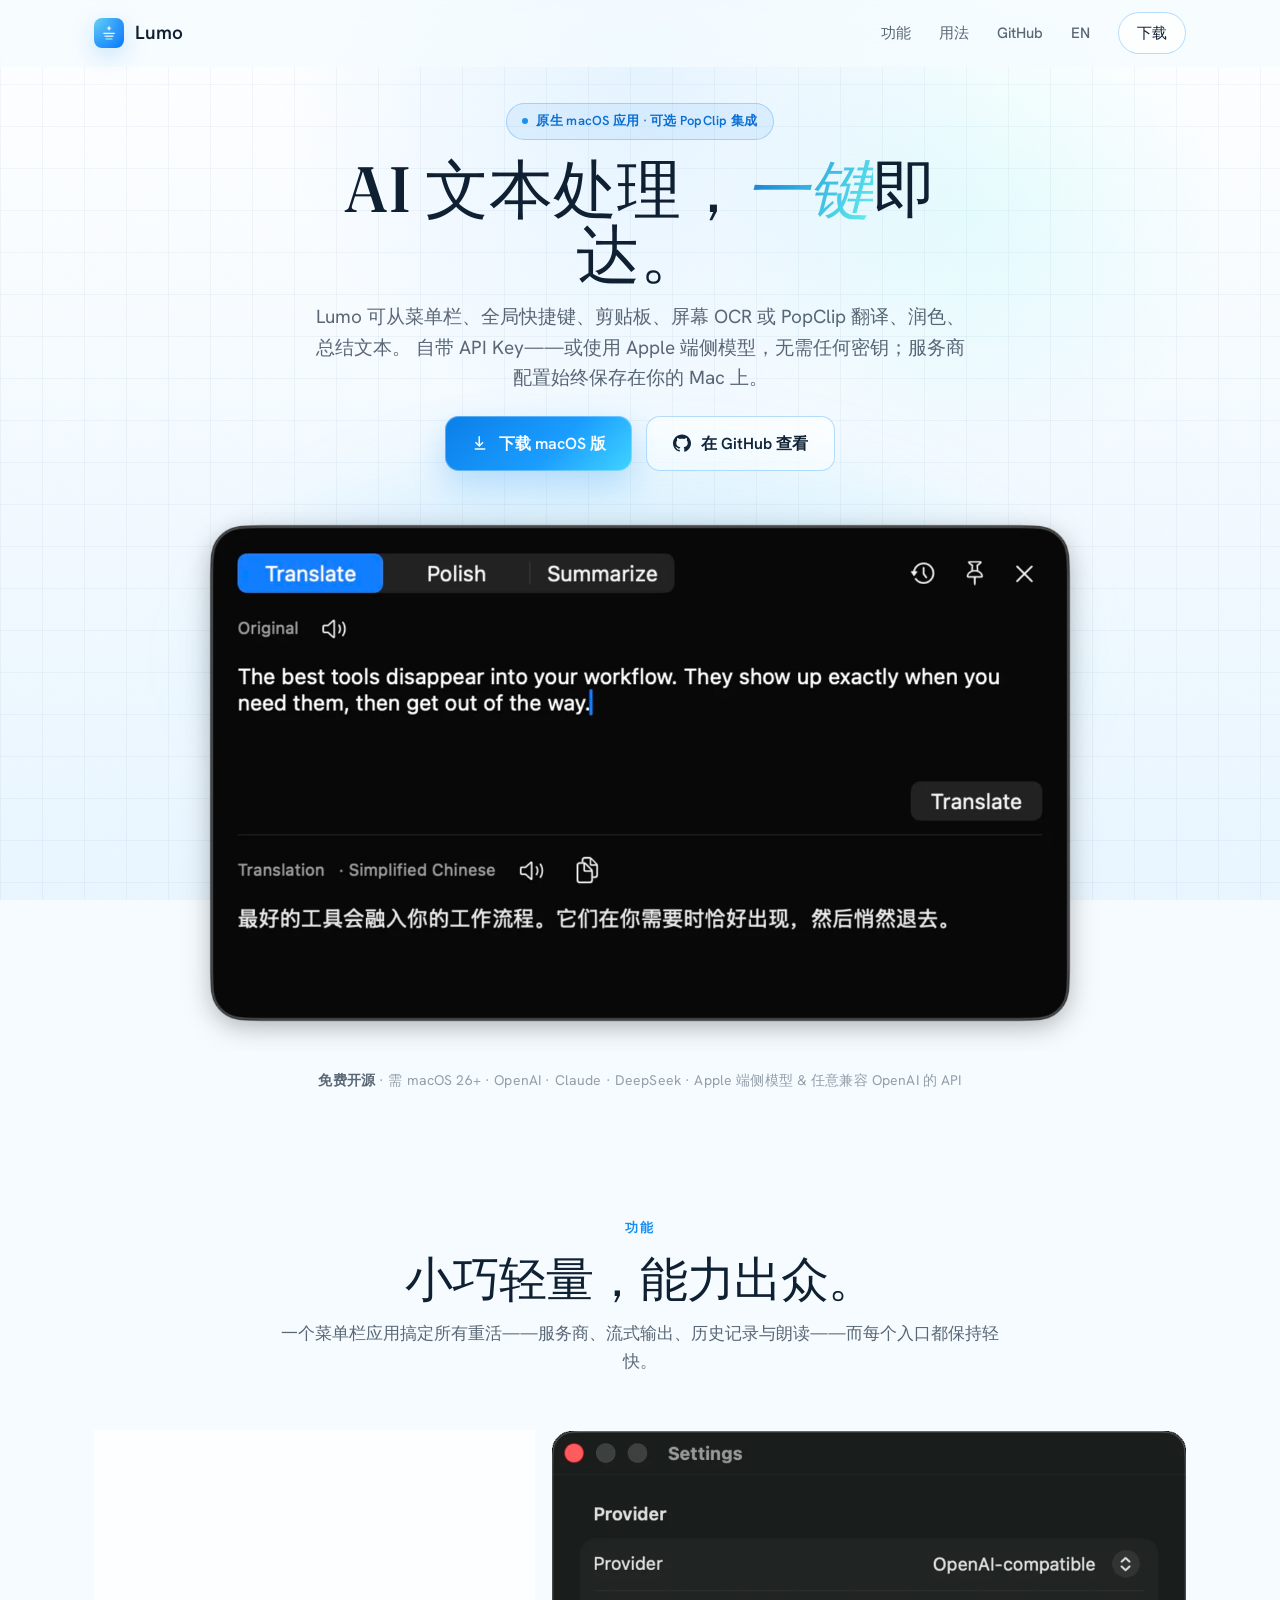
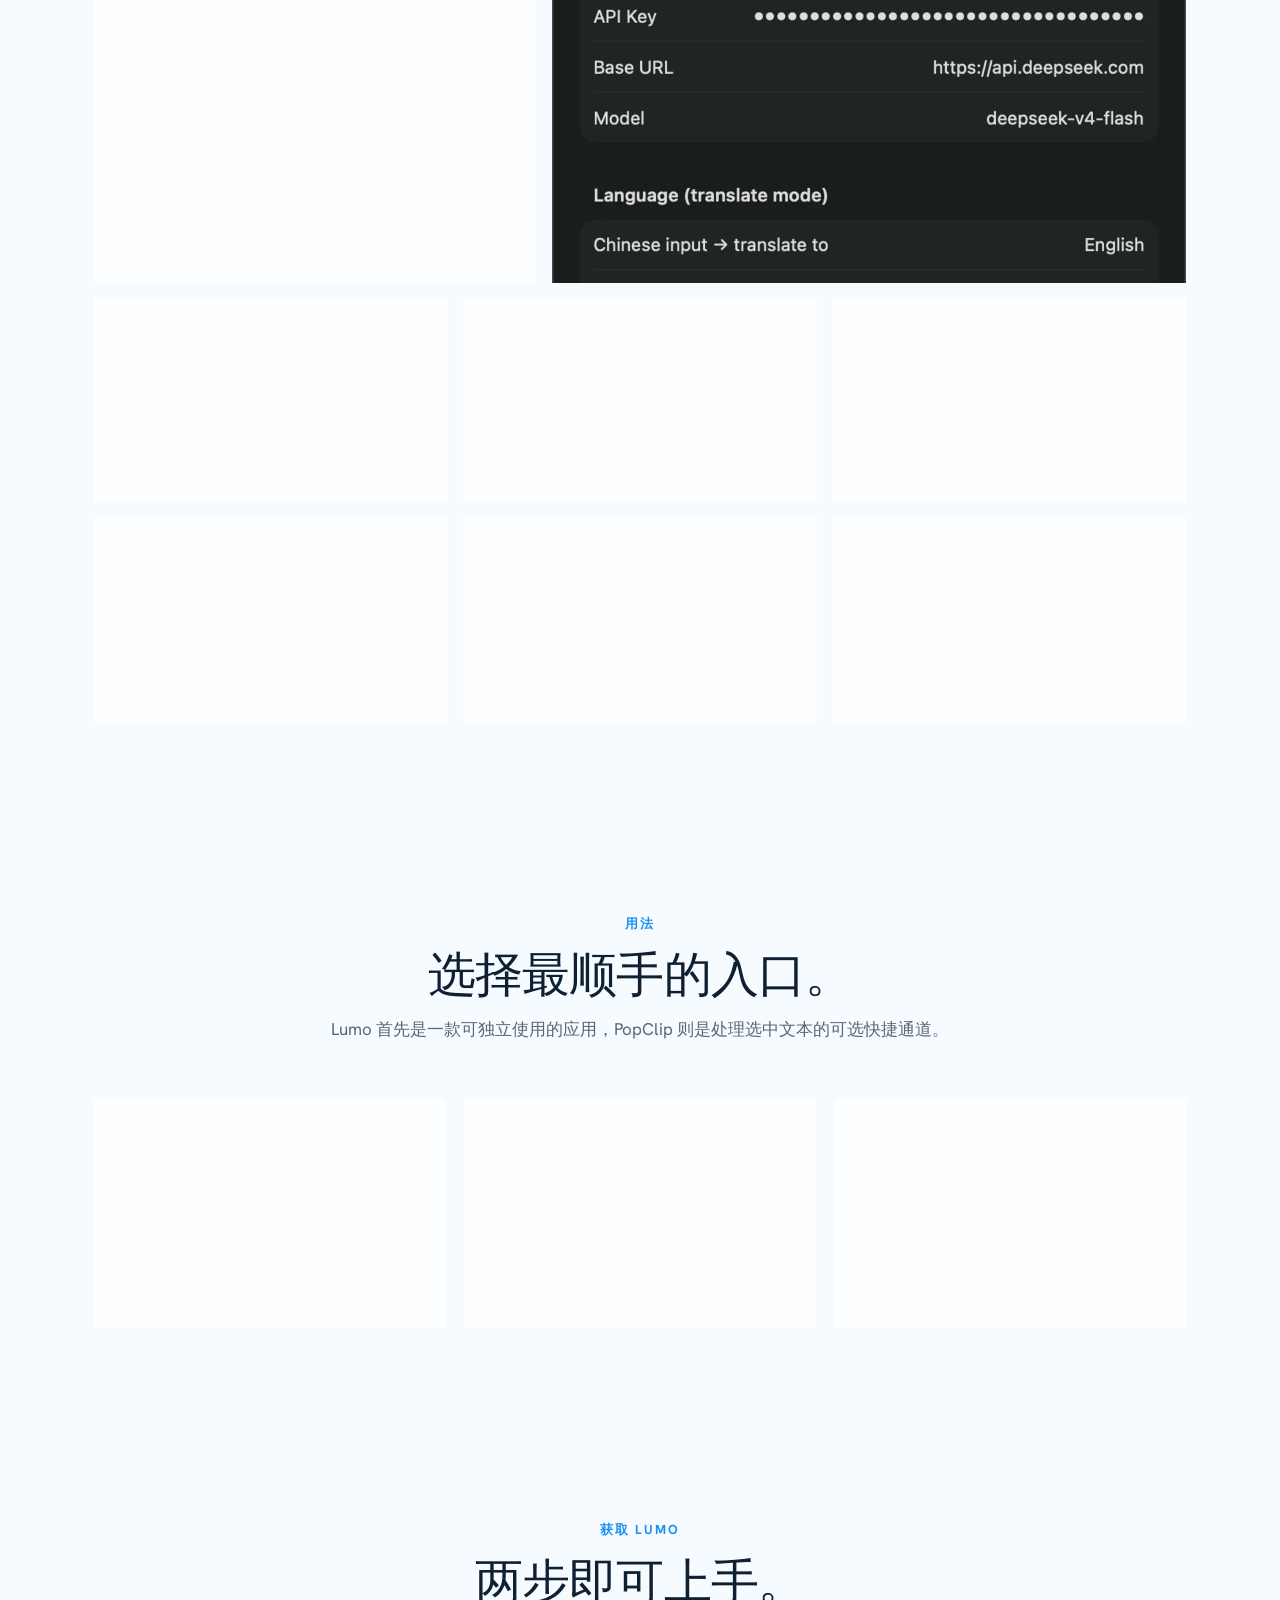
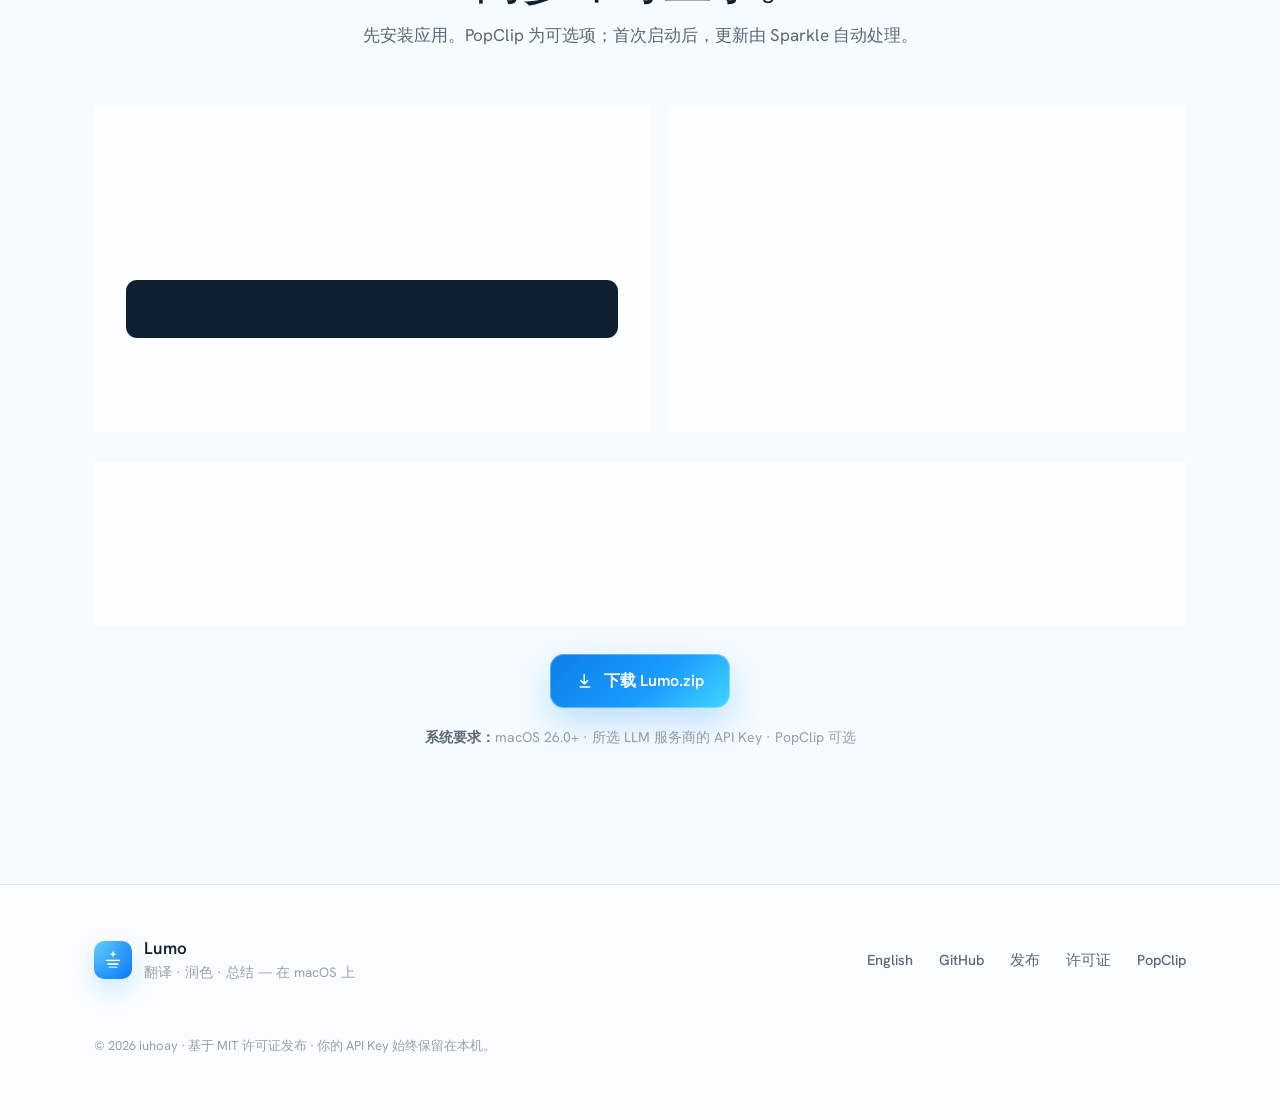
==== docs/zh/index.html @ 0c9d1695 "docs: add Simplified Chinese landing page at /zh/ Adds docs/zh/index.html — a full zh-Hans translati" ====
<!DOCTYPE html>
<html lang="zh-Hans">
<head>
  <meta charset="UTF-8" />
  <meta name="viewport" content="width=device-width, initial-scale=1.0" />
  <title>Lumo — 在 macOS 上翻译、润色、总结任意文本</title>
  <meta name="description" content="Lumo 是一款原生 macOS 文本助手，可从菜单栏、全局快捷键、剪贴板、屏幕 OCR 或 PopClip 翻译、润色、总结文本。自带 API Key——或使用 Apple 端侧模型，无需任何密钥。免费且开源。" />

  <!-- Canonical + language alternates -->
  <link rel="canonical" href="https://iuhoay.dev/lumo/zh/" />
  <link rel="alternate" hreflang="en" href="https://iuhoay.dev/lumo/" />
  <link rel="alternate" hreflang="zh-Hans" href="https://iuhoay.dev/lumo/zh/" />
  <link rel="alternate" hreflang="x-default" href="https://iuhoay.dev/lumo/" />

  <!-- Social preview -->
  <meta property="og:type" content="website" />
  <meta property="og:url" content="https://iuhoay.dev/lumo/zh/" />
  <meta property="og:locale" content="zh_CN" />
  <meta property="og:locale:alternate" content="en_US" />
  <meta property="og:title" content="Lumo — 在 macOS 上翻译、润色、总结任意文本" />
  <meta property="og:description" content="在 macOS 上随处翻译、润色、总结文本。可使用菜单栏、全局快捷键、剪贴板、屏幕 OCR 或 PopClip。自带 API Key——或使用 Apple 端侧模型，无需任何密钥。" />
  <meta property="og:image" content="https://iuhoay.dev/lumo/assets/banner.png" />
  <meta name="twitter:card" content="summary_large_image" />

  <link rel="icon" type="image/png" href="../assets/icon.png" />
  <link rel="apple-touch-icon" href="../assets/app-icon.png" />

  <!-- Fonts: Fraunces (luminous editorial serif, display) + Hanken Grotesk (body) -->
  <link rel="preconnect" href="https://fonts.googleapis.com" />
  <link rel="preconnect" href="https://fonts.gstatic.com" crossorigin />
  <link href="https://fonts.googleapis.com/css2?family=Fraunces:ital,opsz,wght@0,9..144,400;0,9..144,500;0,9..144,600;1,9..144,500&family=Hanken+Grotesk:wght@400;500;600;700&display=swap" rel="stylesheet" />

  <style>
    :root {
      --bg-0: #f5fbff;
      --bg-1: #e9f6ff;
      --violet: #188ff2;
      --violet-deep: #0b6fd3;
      --magenta: #54d8ff;
      --blue: #1a9cff;
      --cyan: #64f4ee;
      --ink: #102033;
      --dim: rgba(16, 32, 51, 0.68);
      --faint: rgba(16, 32, 51, 0.42);
      --glass: rgba(255, 255, 255, 0.72);
      --glass-2: rgba(255, 255, 255, 0.92);
      --line: rgba(16, 64, 112, 0.12);
      --line-bright: rgba(24, 143, 242, 0.30);
      --display: "Fraunces", "Iowan Old Style", Georgia, serif;
      --body: "Hanken Grotesk", -apple-system, BlinkMacSystemFont, sans-serif;
      --mono: ui-monospace, "SF Mono", "JetBrains Mono", Menlo, monospace;
      --radius: 22px;
      --maxw: 1140px;
    }

    * { box-sizing: border-box; margin: 0; padding: 0; }

    html { scroll-behavior: smooth; -webkit-text-size-adjust: 100%; }

    body {
      font-family: var(--body);
      background: var(--bg-0);
      color: var(--ink);
      line-height: 1.6;
      overflow-x: hidden;
      -webkit-font-smoothing: antialiased;
      text-rendering: optimizeLegibility;
    }

    /* ---- Atmosphere: quiet macOS utility surface with subtle structure ---- */
    .atmosphere {
      position: fixed;
      inset: 0;
      z-index: -2;
      background:
        radial-gradient(760px circle at 50% 8%, rgba(26, 156, 255, 0.10), transparent 48%),
        radial-gradient(520px circle at 76% 24%, rgba(100, 244, 238, 0.14), transparent 48%),
        linear-gradient(rgba(16, 64, 112, 0.045) 1px, transparent 1px),
        linear-gradient(90deg, rgba(16, 64, 112, 0.045) 1px, transparent 1px),
        linear-gradient(180deg, #ffffff 0%, var(--bg-0) 44%, var(--bg-1) 100%);
      background-size: auto, auto, 42px 42px, 42px 42px, auto;
    }
    /* fine grain overlay for premium depth */
    .grain {
      position: fixed; inset: 0; z-index: -1; pointer-events: none; opacity: 0.018;
      background-image: url("data:image/svg+xml,%3Csvg xmlns='http://www.w3.org/2000/svg' width='160' height='160'%3E%3Cfilter id='n'%3E%3CfeTurbulence type='fractalNoise' baseFrequency='0.85' numOctaves='3'/%3E%3C/filter%3E%3Crect width='100%25' height='100%25' filter='url(%23n)'/%3E%3C/svg%3E");
    }

    /* ---------------- Layout ---------------- */
    .wrap { width: 100%; max-width: var(--maxw); margin: 0 auto; padding: 0 24px; }

    /* ---------------- Nav ---------------- */
    header.nav {
      position: sticky; top: 0; z-index: 50;
      backdrop-filter: blur(18px) saturate(150%);
      -webkit-backdrop-filter: blur(18px) saturate(150%);
      background: rgba(245, 251, 255, 0.78);
      border-bottom: 1px solid transparent;
      transition: border-color 0.4s ease, background 0.4s ease;
    }
    header.nav.scrolled { border-bottom-color: var(--line); background: rgba(255, 255, 255, 0.88); }
    .nav-inner { display: flex; align-items: center; justify-content: space-between; height: 66px; }
    .brand { display: flex; align-items: center; gap: 11px; font-weight: 600; font-size: 19px; letter-spacing: 0; }
    .brand img { width: 30px; height: 30px; border-radius: 8px; box-shadow: 0 8px 24px rgba(24, 143, 242, 0.22); }
    .nav-links { display: flex; align-items: center; gap: 28px; }
    .nav-links a { color: var(--dim); text-decoration: none; font-size: 15px; font-weight: 500; transition: color 0.2s; }
    .nav-links a:hover { color: var(--ink); }
    .nav-links .ghost-pill {
      color: var(--ink); border: 1px solid var(--line-bright); padding: 8px 18px; border-radius: 999px;
      background: var(--glass); transition: all 0.25s;
    }
    .nav-links .ghost-pill:hover { background: var(--glass-2); box-shadow: 0 10px 26px rgba(24, 143, 242, 0.18); }
    @media (max-width: 720px) { .nav-links a:not(.ghost-pill) { display: none; } }

    /* ---------------- Hero ---------------- */
    .hero { position: relative; text-align: center; padding: 36px 0 30px; }
    .eyebrow {
      display: inline-flex; align-items: center; gap: 8px;
      font-size: 13px; font-weight: 600; letter-spacing: 0.02em; color: var(--violet-deep);
      background: rgba(24, 143, 242, 0.08); border: 1px solid var(--line-bright);
      padding: 7px 15px; border-radius: 999px; margin-bottom: 16px;
    }
    .eyebrow .dot { width: 6px; height: 6px; border-radius: 50%; background: var(--violet); }

    .hero h1 {
      font-family: var(--display); font-weight: 500; font-optical-sizing: auto;
      font-size: clamp(38px, 6vw, 64px); line-height: 1.02; letter-spacing: 0;
      margin: 0 auto 16px; max-width: 16ch;
    }
    .hero h1 em {
      font-style: italic; font-weight: 500;
      background: linear-gradient(120deg, var(--violet-deep) 0%, var(--cyan) 100%);
      -webkit-background-clip: text; background-clip: text; -webkit-text-fill-color: transparent;
    }
    .hero p.lead {
      font-size: clamp(16px, 2vw, 19px); color: var(--dim); max-width: 60ch; margin: 0 auto 22px; font-weight: 400;
    }

    .cta-row { display: flex; gap: 14px; justify-content: center; flex-wrap: wrap; margin-bottom: 22px; }
    .btn {
      display: inline-flex; align-items: center; gap: 10px; font-family: var(--body);
      font-size: 16px; font-weight: 600; text-decoration: none; padding: 14px 26px; border-radius: 14px;
      transition: transform 0.2s ease, box-shadow 0.3s ease, background 0.3s ease; cursor: pointer; border: none;
    }
    .btn svg { width: 18px; height: 18px; }
    .btn-primary {
      color: #ffffff;
      background: linear-gradient(135deg, #0b7fe8 0%, #1a9cff 58%, #42d6ff 100%);
      box-shadow: 0 14px 34px rgba(24, 143, 242, 0.26), 0 0 0 1px rgba(255,255,255,0.32) inset;
    }
    .btn-primary:hover { transform: translateY(-2px); background: linear-gradient(135deg, #0872d0 0%, #168cf0 56%, #64f4ee 100%); box-shadow: 0 16px 38px rgba(24, 143, 242, 0.32), 0 0 0 1px rgba(255,255,255,0.36) inset; }
    .btn-ghost { color: var(--ink); background: var(--glass); border: 1px solid var(--line-bright); }
    .btn-ghost:hover { transform: translateY(-2px); background: var(--glass-2); box-shadow: 0 12px 30px rgba(24, 143, 242, 0.14); }

    .hero .meta { font-size: 14px; color: var(--faint); letter-spacing: 0.01em; margin-top: 18px; }
    .hero .meta b { color: var(--dim); font-weight: 600; }

    /* app screenshots */
    .screenshot-stage { margin-top: 24px; position: relative; }
    .screenshot-glow {
      position: absolute; inset: -6% 14% auto 14%; height: 70%; z-index: -1; border-radius: 50%;
      background: linear-gradient(135deg, rgba(26, 156, 255, 0.13), rgba(100, 244, 238, 0.10)); filter: blur(44px);
    }
    .screenshot-frame {
      position: relative; max-width: 920px; margin: 0 auto;
    }
    .screenshot-frame img { width: 100%; display: block; }

    /* ---------------- Section scaffolding ---------------- */
    section { padding: 96px 0; position: relative; }
    .sec-head { text-align: center; max-width: 720px; margin: 0 auto 56px; }
    .sec-head .kicker {
      font-size: 13px; font-weight: 700; letter-spacing: 0.16em; text-transform: uppercase;
      color: var(--violet); margin-bottom: 14px;
    }
    .sec-head h2 {
      font-family: var(--display); font-weight: 500; font-size: clamp(30px, 4.6vw, 48px);
      line-height: 1.08; letter-spacing: -0.02em;
    }
    .sec-head p { color: var(--dim); font-size: 17px; margin-top: 16px; }

    /* ---------------- Bento feature grid ---------------- */
    .bento { display: grid; grid-template-columns: repeat(6, 1fr); gap: 16px; }
    .card {
      position: relative; border-radius: var(--radius); padding: 26px;
      background: var(--glass); border: 1px solid var(--line);
      backdrop-filter: blur(14px); -webkit-backdrop-filter: blur(14px);
      overflow: hidden; transition: transform 0.3s ease, border-color 0.3s ease, background 0.3s ease;
    }
    /* pointer-tracking spotlight */
    .card::before {
      content: ""; position: absolute; inset: 0; opacity: 0; transition: opacity 0.3s; pointer-events: none;
      background: radial-gradient(360px circle at var(--mx, 50%) var(--my, 50%), rgba(26, 156, 255, 0.11), transparent 60%);
    }
    .card:hover { transform: translateY(-4px); border-color: var(--line-bright); background: var(--glass-2); }
    .card:hover::before { opacity: 1; }
    .card .ic {
      width: 46px; height: 46px; border-radius: 13px; display: grid; place-items: center; font-size: 22px;
      margin-bottom: 18px; background: rgba(24, 143, 242, 0.08); border: 1px solid var(--line-bright);
      box-shadow: inset 0 0 0 1px rgba(255,255,255,0.76);
    }
    .card h3 { font-size: 19px; font-weight: 600; letter-spacing: -0.01em; margin-bottom: 8px; }
    .card p { font-size: 15px; color: var(--dim); line-height: 1.55; }

    .card.feat-actions { grid-column: span 3; }
    .card.feat-providers { grid-column: span 3; }
    .workflow-panel {
      display: grid; grid-template-columns: minmax(0, 0.82fr) minmax(360px, 1.18fr);
      gap: 18px; margin-bottom: 16px;
    }
    .workflow-panel .card { min-height: 100%; }
    .settings-showcase {
      max-height: 480px; overflow: hidden;
    }
    .settings-showcase img { width: 100%; height: 100%; max-height: 452px; display: block; object-fit: cover; object-position: top center; }
    .card.wide-2 { grid-column: span 2; }
    @media (max-width: 900px) { .workflow-panel { grid-template-columns: 1fr; } }
    @media (max-width: 860px) { .bento { grid-template-columns: repeat(2, 1fr); }
      .card.feat-actions, .card.feat-providers, .card.wide-2 { grid-column: span 2; } }
    @media (max-width: 540px) { .bento { grid-template-columns: 1fr; }
      .card.feat-actions, .card.feat-providers, .card.wide-2 { grid-column: span 1; } }

    /* action glyph chips */
    .glyphs { display: flex; gap: 10px; margin-top: 18px; flex-wrap: wrap; }
    .glyphs span {
      font-family: var(--display); font-size: 15px; font-weight: 600; padding: 8px 16px; border-radius: 11px;
      background: rgba(255,255,255,0.05); border: 1px solid var(--line-bright); color: var(--ink);
    }
    .glyphs span small { color: var(--faint); font-family: var(--body); font-weight: 500; margin-left: 7px; }
    /* provider chips */
    .providers { display: flex; gap: 8px; margin-top: 18px; flex-wrap: wrap; }
    .providers span {
      font-size: 13.5px; font-weight: 600; padding: 6px 13px; border-radius: 999px; color: var(--dim);
      background: rgba(255,255,255,0.04); border: 1px solid var(--line);
    }
    /* ---------------- How it works ---------------- */
    .steps { display: grid; grid-template-columns: repeat(3, 1fr); gap: 18px; }
    .step { position: relative; padding: 30px 26px; border-radius: var(--radius);
      background: var(--glass); border: 1px solid var(--line); backdrop-filter: blur(14px); -webkit-backdrop-filter: blur(14px); }
    .step .n {
      font-family: var(--display); font-size: 40px; font-weight: 500; line-height: 1;
      background: linear-gradient(135deg, var(--violet-deep), var(--cyan));
      -webkit-background-clip: text; background-clip: text; -webkit-text-fill-color: transparent; margin-bottom: 16px;
    }
    .step h3 { font-size: 19px; font-weight: 600; margin-bottom: 8px; }
    .step p { color: var(--dim); font-size: 15px; }
    .step .cn { font-family: var(--display); color: var(--violet); font-weight: 600; }
    @media (max-width: 760px) { .steps { grid-template-columns: 1fr; } }

    /* ---------------- Download ---------------- */
    .install-grid { display: grid; grid-template-columns: 1fr 1fr; gap: 18px; margin-bottom: 30px; }
    @media (max-width: 760px) { .install-grid { grid-template-columns: 1fr; } }
    .install-card { padding: 30px; border-radius: var(--radius); background: var(--glass);
      border: 1px solid var(--line); backdrop-filter: blur(14px); -webkit-backdrop-filter: blur(14px); }
    .install-card .tag { font-size: 13px; font-weight: 700; letter-spacing: 0.12em; text-transform: uppercase; color: var(--violet); margin-bottom: 12px; }
    .install-card h3 { font-size: 21px; font-weight: 600; margin-bottom: 10px; letter-spacing: -0.01em; }
    .install-card p { color: var(--dim); font-size: 15px; margin-bottom: 16px; }
    .install-card p:last-child { margin-bottom: 0; }
    .install-card a.inline { color: var(--violet); text-decoration: none; border-bottom: 1px solid var(--line-bright); }
    .install-card a.inline:hover { color: var(--cyan); }

    .term {
      display: flex; align-items: center; gap: 12px; justify-content: space-between;
      font-family: var(--mono); font-size: 13px; color: #dbeeff;
      background: #102033; border: 1px solid rgba(16, 64, 112, 0.20); border-radius: 12px; padding: 13px 14px;
      margin: 14px 0; overflow-x: auto;
    }
    .term code { white-space: nowrap; }
    .term button {
      flex: none; font-family: var(--body); font-size: 12.5px; font-weight: 600; color: #ffffff;
      background: rgba(255,255,255,0.12); border: 1px solid rgba(255,255,255,0.22); border-radius: 8px;
      padding: 6px 12px; cursor: pointer; transition: all 0.2s;
    }
    .term button:hover { background: rgba(255,255,255,0.20); }

    .dl-final { text-align: center; margin-top: 30px; }
    .dl-final .req { margin-top: 18px; font-size: 14px; color: var(--faint); }
    .dl-final .req b { color: var(--dim); }

    /* ---------------- Footer ---------------- */
    footer {
      border-top: 1px solid var(--line); padding: 50px 0 60px; margin-top: 40px;
      background: rgba(255,255,255,0.48);
    }
    .foot-inner { display: flex; align-items: center; justify-content: space-between; gap: 24px; flex-wrap: wrap; }
    .foot-brand { display: flex; align-items: center; gap: 12px; }
    .foot-brand img { width: 38px; height: 38px; border-radius: 10px; box-shadow: 0 10px 24px rgba(24, 143, 242, 0.20); }
    .foot-brand .t { font-weight: 600; font-size: 17px; }
    .foot-brand .s { font-size: 13.5px; color: var(--faint); }
    .foot-links { display: flex; gap: 26px; }
    .foot-links a { color: var(--dim); text-decoration: none; font-size: 14.5px; font-weight: 500; transition: color 0.2s; }
    .foot-links a:hover { color: var(--ink); }
    .copyright { width: 100%; margin-top: 28px; font-size: 13px; color: var(--faint); }

    /* ---------------- Scroll reveal ---------------- */
    .reveal { opacity: 0; transform: translateY(26px); transition: opacity 0.7s cubic-bezier(.2,.7,.2,1), transform 0.7s cubic-bezier(.2,.7,.2,1); }
    .reveal.in { opacity: 1; transform: none; }
    .reveal.d1 { transition-delay: 0.08s; } .reveal.d2 { transition-delay: 0.16s; }
    .reveal.d3 { transition-delay: 0.24s; } .reveal.d4 { transition-delay: 0.32s; }

    /* hero load stagger */
    .pop { opacity: 0; transform: translateY(20px); animation: pop 0.85s cubic-bezier(.2,.7,.2,1) forwards; }
    @keyframes pop { to { opacity: 1; transform: none; } }
    .pop.p1 { animation-delay: 0.05s; } .pop.p2 { animation-delay: 0.18s; }
    .pop.p3 { animation-delay: 0.31s; } .pop.p4 { animation-delay: 0.44s; }
    .pop.p5 { animation-delay: 0.57s; } .pop.p6 { animation-delay: 0.7s; }

    /* ---------------- Small-screen optimization ---------------- */
    @media (max-width: 600px) {
      .wrap { padding: 0 18px; }
      section { padding: 72px 0; }
      .sec-head { margin-bottom: 40px; }

      /* hero: tighten vertical rhythm; .hero is also .wrap, and this shorthand
         would zero its 18px gutter, so restore the left/right padding here */
      .hero { padding: 52px 18px; }
      .eyebrow { font-size: 12px; padding: 6px 13px; margin-bottom: 22px; }
      .hero h1 { margin-bottom: 20px; }
      .hero p.lead { margin-bottom: 30px; }

      /* CTAs stack full-width so they're easy thumb targets */
      .cta-row { flex-direction: column; align-items: stretch; gap: 12px; }
      .btn { justify-content: center; width: 100%; padding: 15px 22px; }

      .screenshot-stage { margin-top: 40px; }

      /* cards: trim padding and gaps to reclaim width */
      .bento, .steps, .install-grid { gap: 12px; }
      .card { padding: 22px; }
      .step { padding: 26px 22px; }
      .install-card { padding: 24px; }

      /* let the long quarantine command wrap instead of clipping */
      .term { flex-direction: column; align-items: stretch; gap: 10px; }
      .term code { white-space: normal; word-break: break-all; }
      .term button { align-self: flex-end; }

      /* footer stacks instead of scattering across the row */
      .foot-inner { flex-direction: column; align-items: flex-start; gap: 20px; }
      .foot-links { flex-wrap: wrap; gap: 18px 22px; }
      .copyright { margin-top: 4px; }
    }

    @media (prefers-reduced-motion: reduce) {
      *, *::before, *::after { animation: none !important; transition: none !important; }
      .reveal { opacity: 1; transform: none; } .pop { opacity: 1; transform: none; }
    }
  </style>
</head>
<body>
  <div class="atmosphere"></div>
  <div class="grain"></div>

  <!-- NAV -->
  <header class="nav" id="nav">
    <div class="wrap nav-inner">
      <a class="brand" href="#top" style="text-decoration:none;color:inherit">
        <img src="../assets/app-icon.png" alt="Lumo 图标" />
        <span>Lumo</span>
      </a>
      <nav class="nav-links">
        <a href="#features">功能</a>
        <a href="#how">用法</a>
        <a href="https://github.com/iuhoay/lumo" target="_blank" rel="noopener">GitHub</a>
        <a href="../" hreflang="en">EN</a>
        <a class="ghost-pill" href="#download">下载</a>
      </nav>
    </div>
  </header>

  <a id="top"></a>

  <!-- HERO -->
  <section class="hero wrap">
    <div class="pop p1"><span class="eyebrow"><span class="dot"></span> 原生 macOS 应用 · 可选 PopClip 集成</span></div>
    <h1 class="pop p2">AI 文本处理，<em>一键</em>即达。</h1>
    <p class="lead pop p3">
      Lumo 可从菜单栏、全局快捷键、剪贴板、屏幕 OCR 或 PopClip 翻译、润色、总结文本。
      自带 API Key——或使用 Apple 端侧模型，无需任何密钥；服务商配置始终保存在你的 Mac 上。
    </p>
    <div class="cta-row pop p4">
      <a class="btn btn-primary" href="https://github.com/iuhoay/lumo/releases/latest/download/Lumo.zip">
        <svg viewBox="0 0 24 24" fill="currentColor"><path d="M12 3v10.6l3.3-3.3 1.4 1.4-5.7 5.7-5.7-5.7 1.4-1.4 3.3 3.3V3h2zM5 19h14v2H5z"/></svg>
        下载 macOS 版
      </a>
      <a class="btn btn-ghost" href="https://github.com/iuhoay/lumo" target="_blank" rel="noopener">
        <svg viewBox="0 0 24 24" fill="currentColor"><path d="M12 .5C5.37.5 0 5.78 0 12.29c0 5.21 3.44 9.63 8.21 11.19.6.11.82-.26.82-.57v-2c-3.34.72-4.04-1.59-4.04-1.59-.55-1.36-1.34-1.72-1.34-1.72-1.09-.73.08-.72.08-.72 1.2.08 1.84 1.22 1.84 1.22 1.07 1.8 2.81 1.28 3.5.98.1-.76.42-1.28.76-1.58-2.67-.3-5.47-1.31-5.47-5.83 0-1.29.47-2.34 1.24-3.16-.13-.3-.54-1.5.11-3.12 0 0 1.01-.32 3.3 1.21.96-.26 1.98-.39 3-.4 1.02.01 2.04.14 3 .4 2.29-1.53 3.3-1.21 3.3-1.21.65 1.62.24 2.82.12 3.12.77.82 1.23 1.87 1.23 3.16 0 4.53-2.81 5.53-5.49 5.82.43.37.81 1.1.81 2.22v3.29c0 .31.22.69.83.57C20.57 21.92 24 17.5 24 12.29 24 5.78 18.63.5 12 .5z"/></svg>
        在 GitHub 查看
      </a>
    </div>
    <div class="screenshot-stage pop p5">
      <div class="screenshot-glow"></div>
      <div class="screenshot-frame">
        <img src="../assets/app-window.webp" alt="Lumo 正在原生 macOS 应用窗口中将一段英文翻译为简体中文" loading="eager" />
      </div>
    </div>
    <p class="meta pop p6"><b>免费开源</b> · 需 macOS 26+ · OpenAI · Claude · DeepSeek · Apple 端侧模型 &amp; 任意兼容 OpenAI 的 API</p>
  </section>

  <!-- FEATURES -->
  <section id="features">
    <div class="wrap">
      <div class="sec-head reveal">
        <div class="kicker">功能</div>
        <h2>小巧轻量，能力出众。</h2>
        <p>一个菜单栏应用搞定所有重活——服务商、流式输出、历史记录与朗读——而每个入口都保持轻快。</p>
      </div>

      <div class="workflow-panel">
        <div class="card reveal">
          <div class="ic">✶</div>
          <h3>文本操作 · 自选服务商</h3>
          <p>从应用窗口、剪贴板、快捷键流程、屏幕 OCR 或选中文本翻译、润色、总结。将 Lumo 指向 OpenAI、Claude、DeepSeek、本地 Ollama、任意兼容 OpenAI 的接口，或 Apple 端侧模型——无需 API Key。</p>
          <div class="glyphs">
            <span>翻译<small>Translate</small></span>
            <span>润色<small>Polish</small></span>
            <span>总结<small>Summarize</small></span>
          </div>
          <div class="providers">
            <span>OpenAI</span><span>Anthropic · Claude</span><span>DeepSeek</span><span>Ollama</span><span>Apple · 端侧</span><span>兼容 OpenAI</span>
          </div>
        </div>
        <div class="settings-showcase reveal d1">
          <img src="../assets/settings.webp" alt="Lumo 设置界面，显示兼容 OpenAI 的服务商、隐藏的 API Key、DeepSeek Base URL、模型与翻译语言选项" loading="lazy" />
        </div>
      </div>

      <div class="bento">

        <div class="card wide-2 reveal">
          <div class="ic">⚡</div>
          <h3>流式输出</h3>
          <p>通过 Server-Sent Events 逐字呈现结果——无需对着转圈干等。</p>
        </div>
        <div class="card wide-2 reveal d1">
          <div class="ic">🌐</div>
          <h3>智能目标语言</h3>
          <p>自动判断输入是否为中文并切换翻译方向，两端语言均可配置。</p>
        </div>
        <div class="card wide-2 reveal d2">
          <div class="ic">🕘</div>
          <h3>翻译历史</h3>
          <p>每条结果都会保存到可检索的主从视图浏览器，随时回看。</p>
        </div>

        <div class="card wide-2 reveal">
          <div class="ic">🔊</div>
          <h3>朗读</h3>
          <p>内置文本转语音，可按需朗读原文或结果。</p>
        </div>
        <div class="card wide-2 reveal d1">
          <div class="ic">🪶</div>
          <h3>仅驻留菜单栏</h3>
          <p>以 <code>LSUIElement</code> 方式运行——没有 Dock 图标，不占用窗口。需要时随叫随到。</p>
        </div>
        <div class="card wide-2 reveal d2">
          <div class="ic">↻</div>
          <h3>自动更新</h3>
          <p>Sparkle 在后台检查更新并就地安装新版本——经签名验证。</p>
        </div>
      </div>
    </div>
  </section>

  <!-- HOW IT WORKS -->
  <section id="how">
    <div class="wrap">
      <div class="sec-head reveal">
        <div class="kicker">用法</div>
        <h2>选择最顺手的入口。</h2>
        <p>Lumo 首先是一款可独立使用的应用，PopClip 则是处理选中文本的可选快捷通道。</p>
      </div>
      <div class="steps">
        <div class="step reveal">
          <div class="n">01</div>
          <h3>打开 Lumo</h3>
          <p>使用菜单栏、设置全局快捷键，或在想处理剪贴板内容时打开一个空窗口。</p>
        </div>
        <div class="step reveal d1">
          <div class="n">02</div>
          <h3>送入文本</h3>
          <p>直接粘贴或输入文本，按 <span class="cn">Tab</span> 使用剪贴板，用 OCR 抓取屏幕文字，或在 PopClip 中点按 <span class="cn">翻译</span>、<span class="cn">润色</span>、<span class="cn">总结</span>。</p>
        </div>
        <div class="step reveal d2">
          <div class="n">03</div>
          <h3>查看流式结果</h3>
          <p>应用打开时结果即流式呈现——自动保存到历史，可随时复制或朗读。</p>
        </div>
      </div>
    </div>
  </section>

  <!-- DOWNLOAD -->
  <section id="download">
    <div class="wrap">
      <div class="sec-head reveal">
        <div class="kicker">获取 Lumo</div>
        <h2>两步即可上手。</h2>
        <p>先安装应用。PopClip 为可选项；首次启动后，更新由 Sparkle 自动处理。</p>
      </div>

      <div class="install-grid">
        <div class="install-card reveal">
          <div class="tag">第一步 · 应用</div>
          <h3>安装 Lumo.app</h3>
          <p><a class="inline" href="https://github.com/iuhoay/lumo/releases/latest/download/Lumo.zip">下载 Lumo.zip</a>，解压后将 <b>Lumo.app</b> 移动到 <code>/Applications</code>。首次需清除一次隔离属性：</p>
          <div class="term">
            <code id="xattr-cmd">xattr -dr com.apple.quarantine /Applications/Lumo.app</code>
            <button id="copyBtn" type="button">复制</button>
          </div>
          <p>应用会驻留菜单栏——请在顶部查看，而非 Dock。之后 Sparkle 会让它保持最新。</p>
        </div>

        <div class="install-card reveal d1">
          <div class="tag">第二步 · 设置</div>
          <h3>配置你的服务商</h3>
          <p>从菜单栏打开 Lumo，在<b>设置</b>中配置服务商、模型、API Key、翻译语言以及可选的全局快捷键。</p>
          <p>可使用 OpenAI、Claude、DeepSeek、本地 Ollama、其他兼容 OpenAI 的接口，或 Apple 端侧模型（无需 API Key）。</p>
        </div>
      </div>

      <div class="install-card reveal d2">
        <div class="tag">可选集成</div>
        <h3>添加 PopClip 处理选中文本</h3>
        <p>如果你使用 <a class="inline" href="https://pilotmoon.com/popclip/" target="_blank" rel="noopener">PopClip</a>，安装 <a class="inline" href="https://github.com/iuhoay/lumo/tree/main/Lumo.popclipext" target="_blank" rel="noopener">Lumo.popclipext</a> 即可一键将选中文本发送给 Lumo。该扩展仅作触发器；服务商、流式输出、历史与朗读仍由 Lumo.app 处理。</p>
      </div>

      <div class="dl-final reveal d2">
        <a class="btn btn-primary" href="https://github.com/iuhoay/lumo/releases/latest/download/Lumo.zip">
          <svg viewBox="0 0 24 24" fill="currentColor"><path d="M12 3v10.6l3.3-3.3 1.4 1.4-5.7 5.7-5.7-5.7 1.4-1.4 3.3 3.3V3h2zM5 19h14v2H5z"/></svg>
          下载 Lumo.zip
        </a>
        <p class="req"><b>系统要求：</b>macOS 26.0+ · 所选 LLM 服务商的 API Key · PopClip 可选</p>
      </div>
    </div>
  </section>

  <!-- FOOTER -->
  <footer>
    <div class="wrap foot-inner">
      <div class="foot-brand">
        <img src="../assets/app-icon.png" alt="Lumo 图标" />
        <div>
          <div class="t">Lumo</div>
          <div class="s">翻译 · 润色 · 总结 — 在 macOS 上</div>
        </div>
      </div>
      <nav class="foot-links">
        <a href="../" hreflang="en">English</a>
        <a href="https://github.com/iuhoay/lumo" target="_blank" rel="noopener">GitHub</a>
        <a href="https://github.com/iuhoay/lumo/releases" target="_blank" rel="noopener">发布</a>
        <a href="https://github.com/iuhoay/lumo/blob/main/LICENSE" target="_blank" rel="noopener">许可证</a>
        <a href="https://pilotmoon.com/popclip/" target="_blank" rel="noopener">PopClip</a>
      </nav>
      <div class="copyright">© <span id="year">2026</span> iuhoay · 基于 MIT 许可证发布 · 你的 API Key 始终保留在本机。</div>
    </div>
  </footer>

  <script>
    // Nav border on scroll
    const nav = document.getElementById('nav');
    const onScroll = () => nav.classList.toggle('scrolled', window.scrollY > 12);
    onScroll();
    window.addEventListener('scroll', onScroll, { passive: true });

    // Scroll reveal
    const io = new IntersectionObserver((entries) => {
      entries.forEach((e) => { if (e.isIntersecting) { e.target.classList.add('in'); io.unobserve(e.target); } });
    }, { threshold: 0.14 });
    document.querySelectorAll('.reveal').forEach((el) => io.observe(el));

    // Pointer-tracking spotlight on feature cards
    document.querySelectorAll('.card').forEach((card) => {
      card.addEventListener('pointermove', (ev) => {
        const r = card.getBoundingClientRect();
        card.style.setProperty('--mx', (ev.clientX - r.left) + 'px');
        card.style.setProperty('--my', (ev.clientY - r.top) + 'px');
      });
    });

    // Copy the quarantine command
    const copyBtn = document.getElementById('copyBtn');
    copyBtn.addEventListener('click', async () => {
      try {
        await navigator.clipboard.writeText(document.getElementById('xattr-cmd').textContent.trim());
        copyBtn.textContent = '已复制 ✓';
        setTimeout(() => (copyBtn.textContent = '复制'), 1600);
      } catch (_) { copyBtn.textContent = '请按 ⌘C'; }
    });

    // Year (Date is fine in the browser at view time)
    document.getElementById('year').textContent = new Date().getFullYear();
  </script>
</body>
</html>
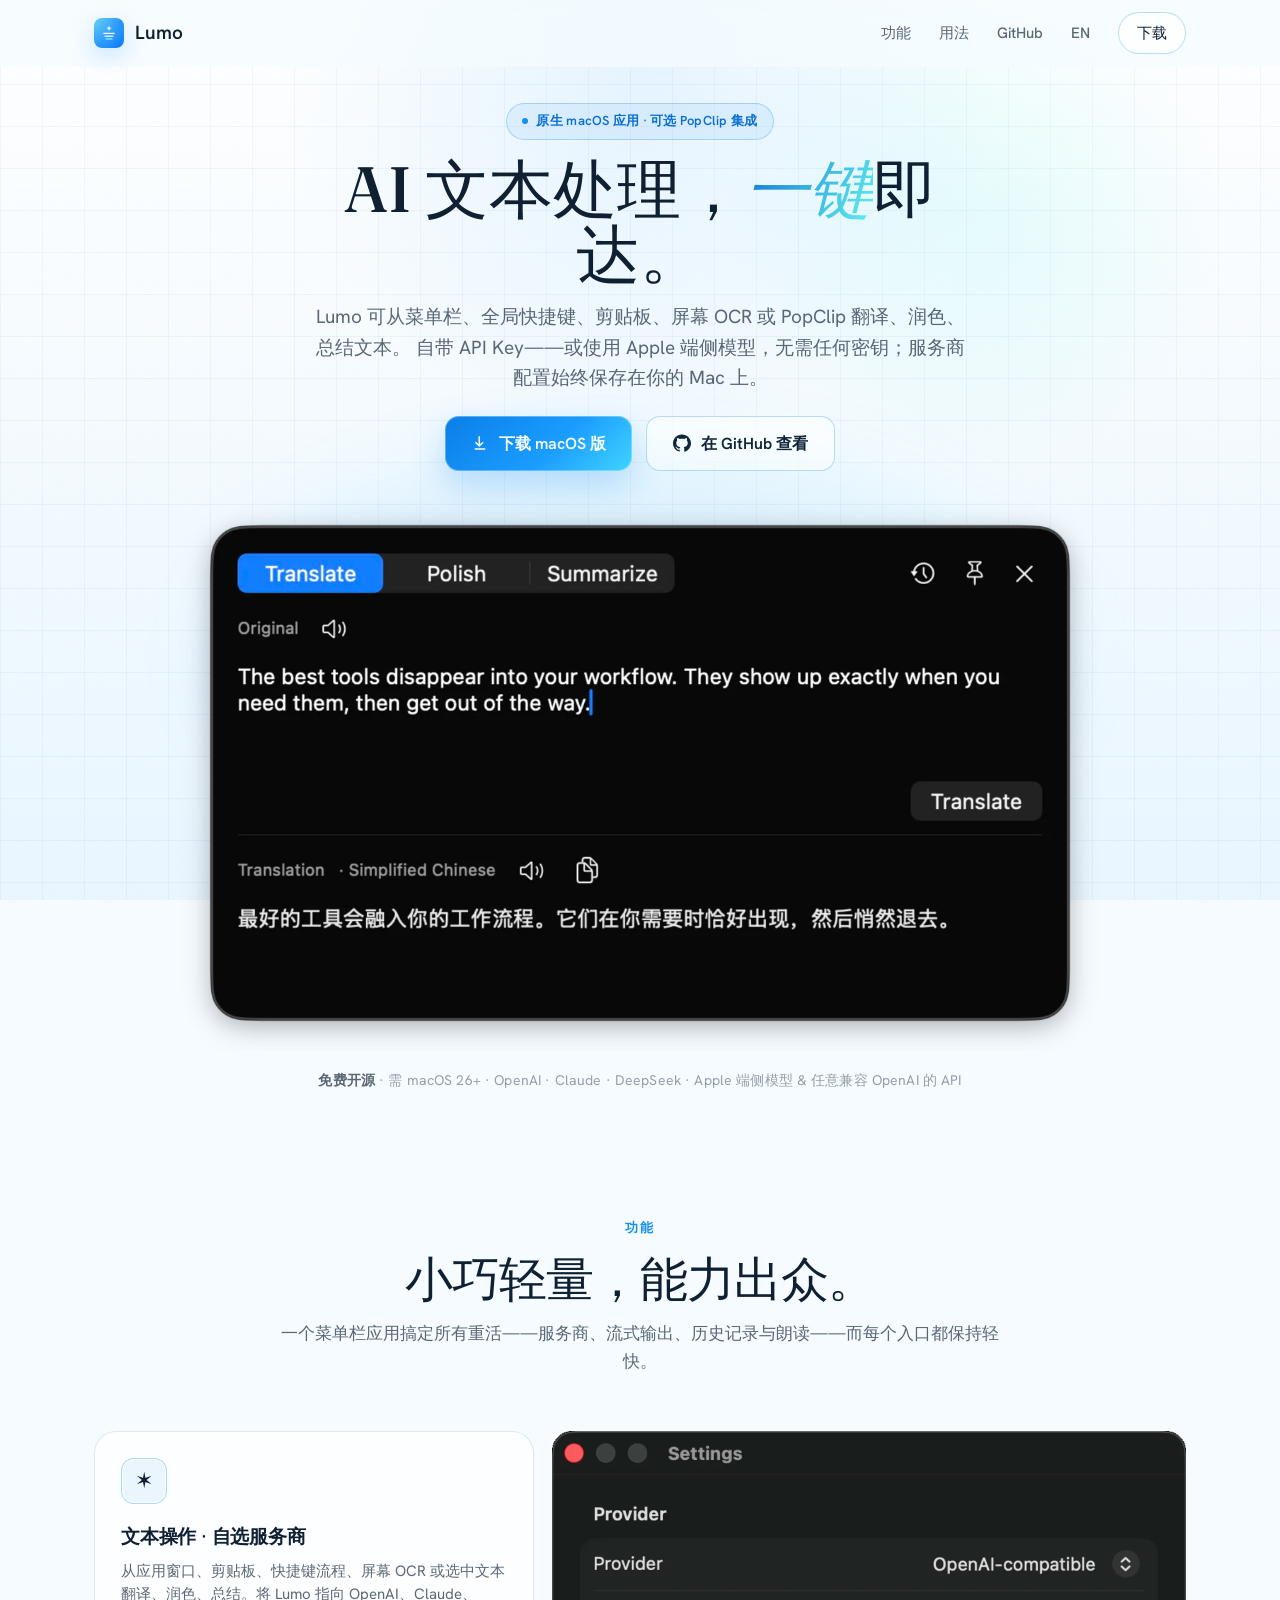
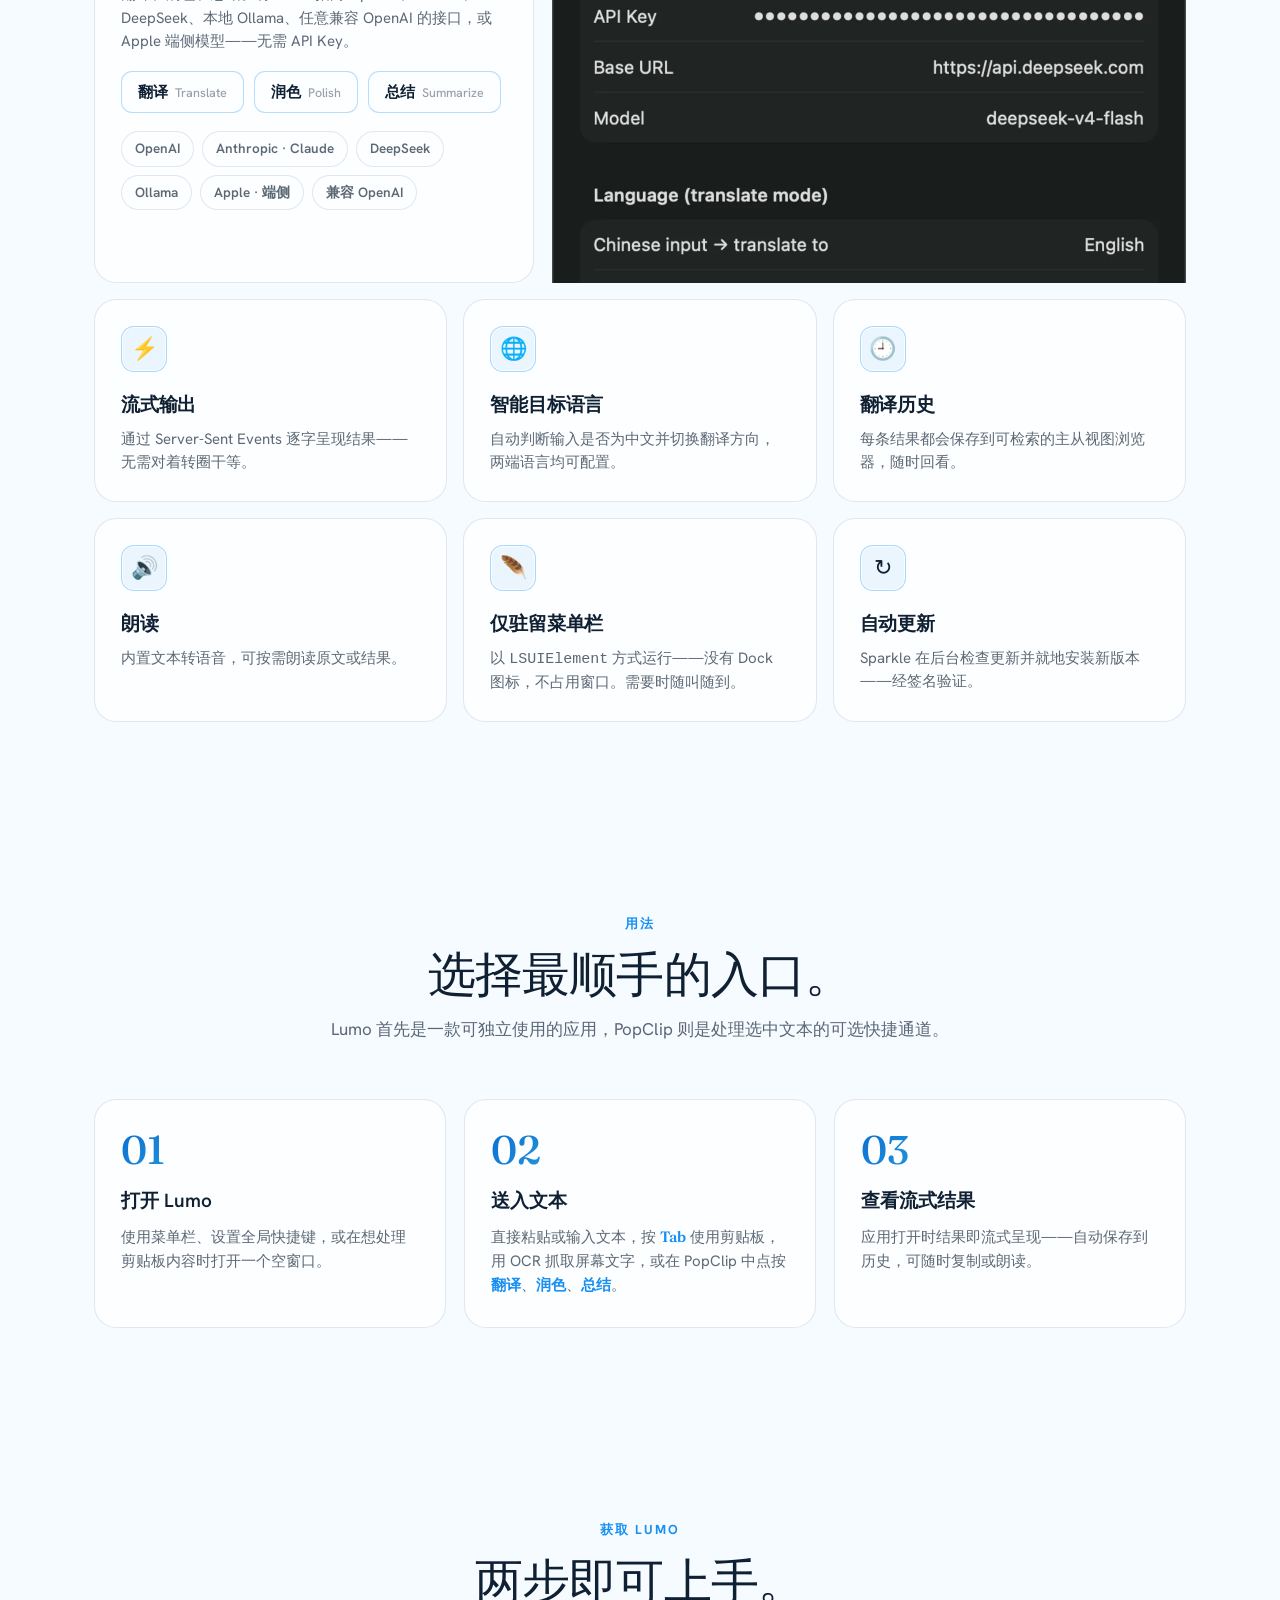
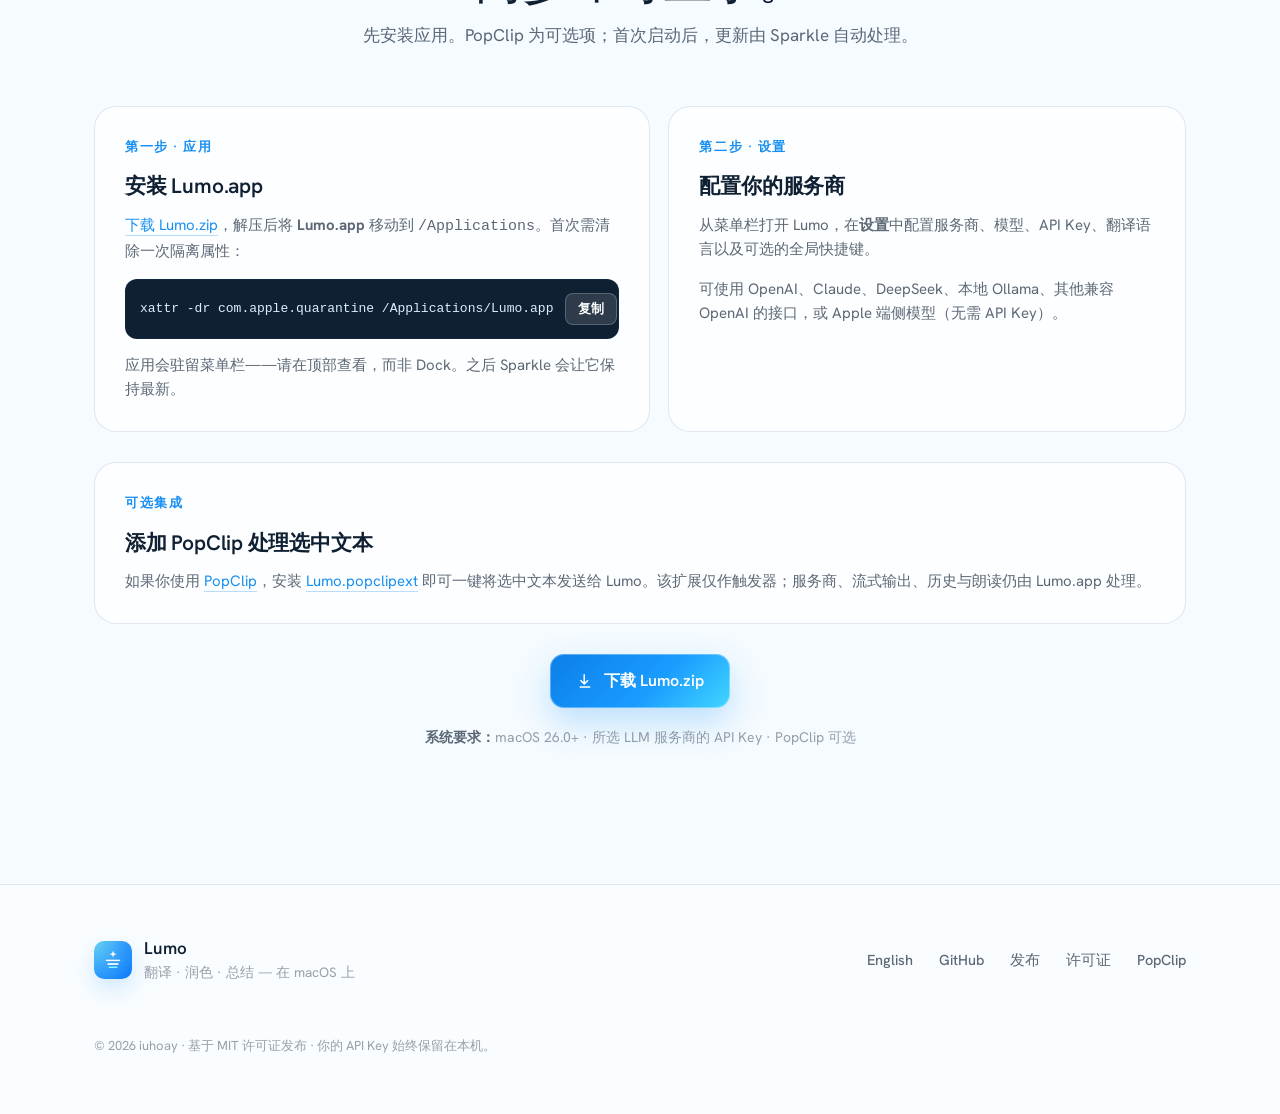
==== commit fe8c7da4: "docs: extract shared landing-page CSS into styles.css Both index.html and zh/index.html carried an i" ====
--- a/docs/zh/index.html
+++ b/docs/zh/index.html
@@ -30,322 +30,7 @@
   <link rel="preconnect" href="https://fonts.gstatic.com" crossorigin />
   <link href="https://fonts.googleapis.com/css2?family=Fraunces:ital,opsz,wght@0,9..144,400;0,9..144,500;0,9..144,600;1,9..144,500&family=Hanken+Grotesk:wght@400;500;600;700&display=swap" rel="stylesheet" />
 
-  <style>
-    :root {
-      --bg-0: #f5fbff;
-      --bg-1: #e9f6ff;
-      --violet: #188ff2;
-      --violet-deep: #0b6fd3;
-      --magenta: #54d8ff;
-      --blue: #1a9cff;
-      --cyan: #64f4ee;
-      --ink: #102033;
-      --dim: rgba(16, 32, 51, 0.68);
-      --faint: rgba(16, 32, 51, 0.42);
-      --glass: rgba(255, 255, 255, 0.72);
-      --glass-2: rgba(255, 255, 255, 0.92);
-      --line: rgba(16, 64, 112, 0.12);
-      --line-bright: rgba(24, 143, 242, 0.30);
-      --display: "Fraunces", "Iowan Old Style", Georgia, serif;
-      --body: "Hanken Grotesk", -apple-system, BlinkMacSystemFont, sans-serif;
-      --mono: ui-monospace, "SF Mono", "JetBrains Mono", Menlo, monospace;
-      --radius: 22px;
-      --maxw: 1140px;
-    }
-
-    * { box-sizing: border-box; margin: 0; padding: 0; }
-
-    html { scroll-behavior: smooth; -webkit-text-size-adjust: 100%; }
-
-    body {
-      font-family: var(--body);
-      background: var(--bg-0);
-      color: var(--ink);
-      line-height: 1.6;
-      overflow-x: hidden;
-      -webkit-font-smoothing: antialiased;
-      text-rendering: optimizeLegibility;
-    }
-
-    /* ---- Atmosphere: quiet macOS utility surface with subtle structure ---- */
-    .atmosphere {
-      position: fixed;
-      inset: 0;
-      z-index: -2;
-      background:
-        radial-gradient(760px circle at 50% 8%, rgba(26, 156, 255, 0.10), transparent 48%),
-        radial-gradient(520px circle at 76% 24%, rgba(100, 244, 238, 0.14), transparent 48%),
-        linear-gradient(rgba(16, 64, 112, 0.045) 1px, transparent 1px),
-        linear-gradient(90deg, rgba(16, 64, 112, 0.045) 1px, transparent 1px),
-        linear-gradient(180deg, #ffffff 0%, var(--bg-0) 44%, var(--bg-1) 100%);
-      background-size: auto, auto, 42px 42px, 42px 42px, auto;
-    }
-    /* fine grain overlay for premium depth */
-    .grain {
-      position: fixed; inset: 0; z-index: -1; pointer-events: none; opacity: 0.018;
-      background-image: url("data:image/svg+xml,%3Csvg xmlns='http://www.w3.org/2000/svg' width='160' height='160'%3E%3Cfilter id='n'%3E%3CfeTurbulence type='fractalNoise' baseFrequency='0.85' numOctaves='3'/%3E%3C/filter%3E%3Crect width='100%25' height='100%25' filter='url(%23n)'/%3E%3C/svg%3E");
-    }
-
-    /* ---------------- Layout ---------------- */
-    .wrap { width: 100%; max-width: var(--maxw); margin: 0 auto; padding: 0 24px; }
-
-    /* ---------------- Nav ---------------- */
-    header.nav {
-      position: sticky; top: 0; z-index: 50;
-      backdrop-filter: blur(18px) saturate(150%);
-      -webkit-backdrop-filter: blur(18px) saturate(150%);
-      background: rgba(245, 251, 255, 0.78);
-      border-bottom: 1px solid transparent;
-      transition: border-color 0.4s ease, background 0.4s ease;
-    }
-    header.nav.scrolled { border-bottom-color: var(--line); background: rgba(255, 255, 255, 0.88); }
-    .nav-inner { display: flex; align-items: center; justify-content: space-between; height: 66px; }
-    .brand { display: flex; align-items: center; gap: 11px; font-weight: 600; font-size: 19px; letter-spacing: 0; }
-    .brand img { width: 30px; height: 30px; border-radius: 8px; box-shadow: 0 8px 24px rgba(24, 143, 242, 0.22); }
-    .nav-links { display: flex; align-items: center; gap: 28px; }
-    .nav-links a { color: var(--dim); text-decoration: none; font-size: 15px; font-weight: 500; transition: color 0.2s; }
-    .nav-links a:hover { color: var(--ink); }
-    .nav-links .ghost-pill {
-      color: var(--ink); border: 1px solid var(--line-bright); padding: 8px 18px; border-radius: 999px;
-      background: var(--glass); transition: all 0.25s;
-    }
-    .nav-links .ghost-pill:hover { background: var(--glass-2); box-shadow: 0 10px 26px rgba(24, 143, 242, 0.18); }
-    @media (max-width: 720px) { .nav-links a:not(.ghost-pill) { display: none; } }
-
-    /* ---------------- Hero ---------------- */
-    .hero { position: relative; text-align: center; padding: 36px 0 30px; }
-    .eyebrow {
-      display: inline-flex; align-items: center; gap: 8px;
-      font-size: 13px; font-weight: 600; letter-spacing: 0.02em; color: var(--violet-deep);
-      background: rgba(24, 143, 242, 0.08); border: 1px solid var(--line-bright);
-      padding: 7px 15px; border-radius: 999px; margin-bottom: 16px;
-    }
-    .eyebrow .dot { width: 6px; height: 6px; border-radius: 50%; background: var(--violet); }
-
-    .hero h1 {
-      font-family: var(--display); font-weight: 500; font-optical-sizing: auto;
-      font-size: clamp(38px, 6vw, 64px); line-height: 1.02; letter-spacing: 0;
-      margin: 0 auto 16px; max-width: 16ch;
-    }
-    .hero h1 em {
-      font-style: italic; font-weight: 500;
-      background: linear-gradient(120deg, var(--violet-deep) 0%, var(--cyan) 100%);
-      -webkit-background-clip: text; background-clip: text; -webkit-text-fill-color: transparent;
-    }
-    .hero p.lead {
-      font-size: clamp(16px, 2vw, 19px); color: var(--dim); max-width: 60ch; margin: 0 auto 22px; font-weight: 400;
-    }
-
-    .cta-row { display: flex; gap: 14px; justify-content: center; flex-wrap: wrap; margin-bottom: 22px; }
-    .btn {
-      display: inline-flex; align-items: center; gap: 10px; font-family: var(--body);
-      font-size: 16px; font-weight: 600; text-decoration: none; padding: 14px 26px; border-radius: 14px;
-      transition: transform 0.2s ease, box-shadow 0.3s ease, background 0.3s ease; cursor: pointer; border: none;
-    }
-    .btn svg { width: 18px; height: 18px; }
-    .btn-primary {
-      color: #ffffff;
-      background: linear-gradient(135deg, #0b7fe8 0%, #1a9cff 58%, #42d6ff 100%);
-      box-shadow: 0 14px 34px rgba(24, 143, 242, 0.26), 0 0 0 1px rgba(255,255,255,0.32) inset;
-    }
-    .btn-primary:hover { transform: translateY(-2px); background: linear-gradient(135deg, #0872d0 0%, #168cf0 56%, #64f4ee 100%); box-shadow: 0 16px 38px rgba(24, 143, 242, 0.32), 0 0 0 1px rgba(255,255,255,0.36) inset; }
-    .btn-ghost { color: var(--ink); background: var(--glass); border: 1px solid var(--line-bright); }
-    .btn-ghost:hover { transform: translateY(-2px); background: var(--glass-2); box-shadow: 0 12px 30px rgba(24, 143, 242, 0.14); }
-
-    .hero .meta { font-size: 14px; color: var(--faint); letter-spacing: 0.01em; margin-top: 18px; }
-    .hero .meta b { color: var(--dim); font-weight: 600; }
-
-    /* app screenshots */
-    .screenshot-stage { margin-top: 24px; position: relative; }
-    .screenshot-glow {
-      position: absolute; inset: -6% 14% auto 14%; height: 70%; z-index: -1; border-radius: 50%;
-      background: linear-gradient(135deg, rgba(26, 156, 255, 0.13), rgba(100, 244, 238, 0.10)); filter: blur(44px);
-    }
-    .screenshot-frame {
-      position: relative; max-width: 920px; margin: 0 auto;
-    }
-    .screenshot-frame img { width: 100%; display: block; }
-
-    /* ---------------- Section scaffolding ---------------- */
-    section { padding: 96px 0; position: relative; }
-    .sec-head { text-align: center; max-width: 720px; margin: 0 auto 56px; }
-    .sec-head .kicker {
-      font-size: 13px; font-weight: 700; letter-spacing: 0.16em; text-transform: uppercase;
-      color: var(--violet); margin-bottom: 14px;
-    }
-    .sec-head h2 {
-      font-family: var(--display); font-weight: 500; font-size: clamp(30px, 4.6vw, 48px);
-      line-height: 1.08; letter-spacing: -0.02em;
-    }
-    .sec-head p { color: var(--dim); font-size: 17px; margin-top: 16px; }
-
-    /* ---------------- Bento feature grid ---------------- */
-    .bento { display: grid; grid-template-columns: repeat(6, 1fr); gap: 16px; }
-    .card {
-      position: relative; border-radius: var(--radius); padding: 26px;
-      background: var(--glass); border: 1px solid var(--line);
-      backdrop-filter: blur(14px); -webkit-backdrop-filter: blur(14px);
-      overflow: hidden; transition: transform 0.3s ease, border-color 0.3s ease, background 0.3s ease;
-    }
-    /* pointer-tracking spotlight */
-    .card::before {
-      content: ""; position: absolute; inset: 0; opacity: 0; transition: opacity 0.3s; pointer-events: none;
-      background: radial-gradient(360px circle at var(--mx, 50%) var(--my, 50%), rgba(26, 156, 255, 0.11), transparent 60%);
-    }
-    .card:hover { transform: translateY(-4px); border-color: var(--line-bright); background: var(--glass-2); }
-    .card:hover::before { opacity: 1; }
-    .card .ic {
-      width: 46px; height: 46px; border-radius: 13px; display: grid; place-items: center; font-size: 22px;
-      margin-bottom: 18px; background: rgba(24, 143, 242, 0.08); border: 1px solid var(--line-bright);
-      box-shadow: inset 0 0 0 1px rgba(255,255,255,0.76);
-    }
-    .card h3 { font-size: 19px; font-weight: 600; letter-spacing: -0.01em; margin-bottom: 8px; }
-    .card p { font-size: 15px; color: var(--dim); line-height: 1.55; }
-
-    .card.feat-actions { grid-column: span 3; }
-    .card.feat-providers { grid-column: span 3; }
-    .workflow-panel {
-      display: grid; grid-template-columns: minmax(0, 0.82fr) minmax(360px, 1.18fr);
-      gap: 18px; margin-bottom: 16px;
-    }
-    .workflow-panel .card { min-height: 100%; }
-    .settings-showcase {
-      max-height: 480px; overflow: hidden;
-    }
-    .settings-showcase img { width: 100%; height: 100%; max-height: 452px; display: block; object-fit: cover; object-position: top center; }
-    .card.wide-2 { grid-column: span 2; }
-    @media (max-width: 900px) { .workflow-panel { grid-template-columns: 1fr; } }
-    @media (max-width: 860px) { .bento { grid-template-columns: repeat(2, 1fr); }
-      .card.feat-actions, .card.feat-providers, .card.wide-2 { grid-column: span 2; } }
-    @media (max-width: 540px) { .bento { grid-template-columns: 1fr; }
-      .card.feat-actions, .card.feat-providers, .card.wide-2 { grid-column: span 1; } }
-
-    /* action glyph chips */
-    .glyphs { display: flex; gap: 10px; margin-top: 18px; flex-wrap: wrap; }
-    .glyphs span {
-      font-family: var(--display); font-size: 15px; font-weight: 600; padding: 8px 16px; border-radius: 11px;
-      background: rgba(255,255,255,0.05); border: 1px solid var(--line-bright); color: var(--ink);
-    }
-    .glyphs span small { color: var(--faint); font-family: var(--body); font-weight: 500; margin-left: 7px; }
-    /* provider chips */
-    .providers { display: flex; gap: 8px; margin-top: 18px; flex-wrap: wrap; }
-    .providers span {
-      font-size: 13.5px; font-weight: 600; padding: 6px 13px; border-radius: 999px; color: var(--dim);
-      background: rgba(255,255,255,0.04); border: 1px solid var(--line);
-    }
-    /* ---------------- How it works ---------------- */
-    .steps { display: grid; grid-template-columns: repeat(3, 1fr); gap: 18px; }
-    .step { position: relative; padding: 30px 26px; border-radius: var(--radius);
-      background: var(--glass); border: 1px solid var(--line); backdrop-filter: blur(14px); -webkit-backdrop-filter: blur(14px); }
-    .step .n {
-      font-family: var(--display); font-size: 40px; font-weight: 500; line-height: 1;
-      background: linear-gradient(135deg, var(--violet-deep), var(--cyan));
-      -webkit-background-clip: text; background-clip: text; -webkit-text-fill-color: transparent; margin-bottom: 16px;
-    }
-    .step h3 { font-size: 19px; font-weight: 600; margin-bottom: 8px; }
-    .step p { color: var(--dim); font-size: 15px; }
-    .step .cn { font-family: var(--display); color: var(--violet); font-weight: 600; }
-    @media (max-width: 760px) { .steps { grid-template-columns: 1fr; } }
-
-    /* ---------------- Download ---------------- */
-    .install-grid { display: grid; grid-template-columns: 1fr 1fr; gap: 18px; margin-bottom: 30px; }
-    @media (max-width: 760px) { .install-grid { grid-template-columns: 1fr; } }
-    .install-card { padding: 30px; border-radius: var(--radius); background: var(--glass);
-      border: 1px solid var(--line); backdrop-filter: blur(14px); -webkit-backdrop-filter: blur(14px); }
-    .install-card .tag { font-size: 13px; font-weight: 700; letter-spacing: 0.12em; text-transform: uppercase; color: var(--violet); margin-bottom: 12px; }
-    .install-card h3 { font-size: 21px; font-weight: 600; margin-bottom: 10px; letter-spacing: -0.01em; }
-    .install-card p { color: var(--dim); font-size: 15px; margin-bottom: 16px; }
-    .install-card p:last-child { margin-bottom: 0; }
-    .install-card a.inline { color: var(--violet); text-decoration: none; border-bottom: 1px solid var(--line-bright); }
-    .install-card a.inline:hover { color: var(--cyan); }
-
-    .term {
-      display: flex; align-items: center; gap: 12px; justify-content: space-between;
-      font-family: var(--mono); font-size: 13px; color: #dbeeff;
-      background: #102033; border: 1px solid rgba(16, 64, 112, 0.20); border-radius: 12px; padding: 13px 14px;
-      margin: 14px 0; overflow-x: auto;
-    }
-    .term code { white-space: nowrap; }
-    .term button {
-      flex: none; font-family: var(--body); font-size: 12.5px; font-weight: 600; color: #ffffff;
-      background: rgba(255,255,255,0.12); border: 1px solid rgba(255,255,255,0.22); border-radius: 8px;
-      padding: 6px 12px; cursor: pointer; transition: all 0.2s;
-    }
-    .term button:hover { background: rgba(255,255,255,0.20); }
-
-    .dl-final { text-align: center; margin-top: 30px; }
-    .dl-final .req { margin-top: 18px; font-size: 14px; color: var(--faint); }
-    .dl-final .req b { color: var(--dim); }
-
-    /* ---------------- Footer ---------------- */
-    footer {
-      border-top: 1px solid var(--line); padding: 50px 0 60px; margin-top: 40px;
-      background: rgba(255,255,255,0.48);
-    }
-    .foot-inner { display: flex; align-items: center; justify-content: space-between; gap: 24px; flex-wrap: wrap; }
-    .foot-brand { display: flex; align-items: center; gap: 12px; }
-    .foot-brand img { width: 38px; height: 38px; border-radius: 10px; box-shadow: 0 10px 24px rgba(24, 143, 242, 0.20); }
-    .foot-brand .t { font-weight: 600; font-size: 17px; }
-    .foot-brand .s { font-size: 13.5px; color: var(--faint); }
-    .foot-links { display: flex; gap: 26px; }
-    .foot-links a { color: var(--dim); text-decoration: none; font-size: 14.5px; font-weight: 500; transition: color 0.2s; }
-    .foot-links a:hover { color: var(--ink); }
-    .copyright { width: 100%; margin-top: 28px; font-size: 13px; color: var(--faint); }
-
-    /* ---------------- Scroll reveal ---------------- */
-    .reveal { opacity: 0; transform: translateY(26px); transition: opacity 0.7s cubic-bezier(.2,.7,.2,1), transform 0.7s cubic-bezier(.2,.7,.2,1); }
-    .reveal.in { opacity: 1; transform: none; }
-    .reveal.d1 { transition-delay: 0.08s; } .reveal.d2 { transition-delay: 0.16s; }
-    .reveal.d3 { transition-delay: 0.24s; } .reveal.d4 { transition-delay: 0.32s; }
-
-    /* hero load stagger */
-    .pop { opacity: 0; transform: translateY(20px); animation: pop 0.85s cubic-bezier(.2,.7,.2,1) forwards; }
-    @keyframes pop { to { opacity: 1; transform: none; } }
-    .pop.p1 { animation-delay: 0.05s; } .pop.p2 { animation-delay: 0.18s; }
-    .pop.p3 { animation-delay: 0.31s; } .pop.p4 { animation-delay: 0.44s; }
-    .pop.p5 { animation-delay: 0.57s; } .pop.p6 { animation-delay: 0.7s; }
-
-    /* ---------------- Small-screen optimization ---------------- */
-    @media (max-width: 600px) {
-      .wrap { padding: 0 18px; }
-      section { padding: 72px 0; }
-      .sec-head { margin-bottom: 40px; }
-
-      /* hero: tighten vertical rhythm; .hero is also .wrap, and this shorthand
-         would zero its 18px gutter, so restore the left/right padding here */
-      .hero { padding: 52px 18px; }
-      .eyebrow { font-size: 12px; padding: 6px 13px; margin-bottom: 22px; }
-      .hero h1 { margin-bottom: 20px; }
-      .hero p.lead { margin-bottom: 30px; }
-
-      /* CTAs stack full-width so they're easy thumb targets */
-      .cta-row { flex-direction: column; align-items: stretch; gap: 12px; }
-      .btn { justify-content: center; width: 100%; padding: 15px 22px; }
-
-      .screenshot-stage { margin-top: 40px; }
-
-      /* cards: trim padding and gaps to reclaim width */
-      .bento, .steps, .install-grid { gap: 12px; }
-      .card { padding: 22px; }
-      .step { padding: 26px 22px; }
-      .install-card { padding: 24px; }
-
-      /* let the long quarantine command wrap instead of clipping */
-      .term { flex-direction: column; align-items: stretch; gap: 10px; }
-      .term code { white-space: normal; word-break: break-all; }
-      .term button { align-self: flex-end; }
-
-      /* footer stacks instead of scattering across the row */
-      .foot-inner { flex-direction: column; align-items: flex-start; gap: 20px; }
-      .foot-links { flex-wrap: wrap; gap: 18px 22px; }
-      .copyright { margin-top: 4px; }
-    }
-
-    @media (prefers-reduced-motion: reduce) {
-      *, *::before, *::after { animation: none !important; transition: none !important; }
-      .reveal { opacity: 1; transform: none; } .pop { opacity: 1; transform: none; }
-    }
-  </style>
+  <link rel="stylesheet" href="../styles.css" />
 </head>
 <body>
   <div class="atmosphere"></div>
--- a/docs/styles.css
+++ b/docs/styles.css
@@ -0,0 +1,317 @@
+/* Shared styles for the Lumo landing pages (en + zh-Hans).
+   Linked by docs/index.html and docs/zh/index.html — edit here, not inline. */
+
+:root {
+  --bg-0: #f5fbff;
+  --bg-1: #e9f6ff;
+  --violet: #188ff2;
+  --violet-deep: #0b6fd3;
+  --magenta: #54d8ff;
+  --blue: #1a9cff;
+  --cyan: #64f4ee;
+  --ink: #102033;
+  --dim: rgba(16, 32, 51, 0.68);
+  --faint: rgba(16, 32, 51, 0.42);
+  --glass: rgba(255, 255, 255, 0.72);
+  --glass-2: rgba(255, 255, 255, 0.92);
+  --line: rgba(16, 64, 112, 0.12);
+  --line-bright: rgba(24, 143, 242, 0.30);
+  --display: "Fraunces", "Iowan Old Style", Georgia, serif;
+  --body: "Hanken Grotesk", -apple-system, BlinkMacSystemFont, sans-serif;
+  --mono: ui-monospace, "SF Mono", "JetBrains Mono", Menlo, monospace;
+  --radius: 22px;
+  --maxw: 1140px;
+}
+
+* { box-sizing: border-box; margin: 0; padding: 0; }
+
+html { scroll-behavior: smooth; -webkit-text-size-adjust: 100%; }
+
+body {
+  font-family: var(--body);
+  background: var(--bg-0);
+  color: var(--ink);
+  line-height: 1.6;
+  overflow-x: hidden;
+  -webkit-font-smoothing: antialiased;
+  text-rendering: optimizeLegibility;
+}
+
+/* ---- Atmosphere: quiet macOS utility surface with subtle structure ---- */
+.atmosphere {
+  position: fixed;
+  inset: 0;
+  z-index: -2;
+  background:
+    radial-gradient(760px circle at 50% 8%, rgba(26, 156, 255, 0.10), transparent 48%),
+    radial-gradient(520px circle at 76% 24%, rgba(100, 244, 238, 0.14), transparent 48%),
+    linear-gradient(rgba(16, 64, 112, 0.045) 1px, transparent 1px),
+    linear-gradient(90deg, rgba(16, 64, 112, 0.045) 1px, transparent 1px),
+    linear-gradient(180deg, #ffffff 0%, var(--bg-0) 44%, var(--bg-1) 100%);
+  background-size: auto, auto, 42px 42px, 42px 42px, auto;
+}
+/* fine grain overlay for premium depth */
+.grain {
+  position: fixed; inset: 0; z-index: -1; pointer-events: none; opacity: 0.018;
+  background-image: url("data:image/svg+xml,%3Csvg xmlns='http://www.w3.org/2000/svg' width='160' height='160'%3E%3Cfilter id='n'%3E%3CfeTurbulence type='fractalNoise' baseFrequency='0.85' numOctaves='3'/%3E%3C/filter%3E%3Crect width='100%25' height='100%25' filter='url(%23n)'/%3E%3C/svg%3E");
+}
+
+/* ---------------- Layout ---------------- */
+.wrap { width: 100%; max-width: var(--maxw); margin: 0 auto; padding: 0 24px; }
+
+/* ---------------- Nav ---------------- */
+header.nav {
+  position: sticky; top: 0; z-index: 50;
+  backdrop-filter: blur(18px) saturate(150%);
+  -webkit-backdrop-filter: blur(18px) saturate(150%);
+  background: rgba(245, 251, 255, 0.78);
+  border-bottom: 1px solid transparent;
+  transition: border-color 0.4s ease, background 0.4s ease;
+}
+header.nav.scrolled { border-bottom-color: var(--line); background: rgba(255, 255, 255, 0.88); }
+.nav-inner { display: flex; align-items: center; justify-content: space-between; height: 66px; }
+.brand { display: flex; align-items: center; gap: 11px; font-weight: 600; font-size: 19px; letter-spacing: 0; }
+.brand img { width: 30px; height: 30px; border-radius: 8px; box-shadow: 0 8px 24px rgba(24, 143, 242, 0.22); }
+.nav-links { display: flex; align-items: center; gap: 28px; }
+.nav-links a { color: var(--dim); text-decoration: none; font-size: 15px; font-weight: 500; transition: color 0.2s; }
+.nav-links a:hover { color: var(--ink); }
+.nav-links .ghost-pill {
+  color: var(--ink); border: 1px solid var(--line-bright); padding: 8px 18px; border-radius: 999px;
+  background: var(--glass); transition: all 0.25s;
+}
+.nav-links .ghost-pill:hover { background: var(--glass-2); box-shadow: 0 10px 26px rgba(24, 143, 242, 0.18); }
+@media (max-width: 720px) { .nav-links a:not(.ghost-pill) { display: none; } }
+
+/* ---------------- Hero ---------------- */
+.hero { position: relative; text-align: center; padding: 36px 0 30px; }
+.eyebrow {
+  display: inline-flex; align-items: center; gap: 8px;
+  font-size: 13px; font-weight: 600; letter-spacing: 0.02em; color: var(--violet-deep);
+  background: rgba(24, 143, 242, 0.08); border: 1px solid var(--line-bright);
+  padding: 7px 15px; border-radius: 999px; margin-bottom: 16px;
+}
+.eyebrow .dot { width: 6px; height: 6px; border-radius: 50%; background: var(--violet); }
+
+.hero h1 {
+  font-family: var(--display); font-weight: 500; font-optical-sizing: auto;
+  font-size: clamp(38px, 6vw, 64px); line-height: 1.02; letter-spacing: 0;
+  margin: 0 auto 16px; max-width: 16ch;
+}
+.hero h1 em {
+  font-style: italic; font-weight: 500;
+  background: linear-gradient(120deg, var(--violet-deep) 0%, var(--cyan) 100%);
+  -webkit-background-clip: text; background-clip: text; -webkit-text-fill-color: transparent;
+}
+.hero p.lead {
+  font-size: clamp(16px, 2vw, 19px); color: var(--dim); max-width: 60ch; margin: 0 auto 22px; font-weight: 400;
+}
+
+.cta-row { display: flex; gap: 14px; justify-content: center; flex-wrap: wrap; margin-bottom: 22px; }
+.btn {
+  display: inline-flex; align-items: center; gap: 10px; font-family: var(--body);
+  font-size: 16px; font-weight: 600; text-decoration: none; padding: 14px 26px; border-radius: 14px;
+  transition: transform 0.2s ease, box-shadow 0.3s ease, background 0.3s ease; cursor: pointer; border: none;
+}
+.btn svg { width: 18px; height: 18px; }
+.btn-primary {
+  color: #ffffff;
+  background: linear-gradient(135deg, #0b7fe8 0%, #1a9cff 58%, #42d6ff 100%);
+  box-shadow: 0 14px 34px rgba(24, 143, 242, 0.26), 0 0 0 1px rgba(255,255,255,0.32) inset;
+}
+.btn-primary:hover { transform: translateY(-2px); background: linear-gradient(135deg, #0872d0 0%, #168cf0 56%, #64f4ee 100%); box-shadow: 0 16px 38px rgba(24, 143, 242, 0.32), 0 0 0 1px rgba(255,255,255,0.36) inset; }
+.btn-ghost { color: var(--ink); background: var(--glass); border: 1px solid var(--line-bright); }
+.btn-ghost:hover { transform: translateY(-2px); background: var(--glass-2); box-shadow: 0 12px 30px rgba(24, 143, 242, 0.14); }
+
+.hero .meta { font-size: 14px; color: var(--faint); letter-spacing: 0.01em; margin-top: 18px; }
+.hero .meta b { color: var(--dim); font-weight: 600; }
+
+/* app screenshots */
+.screenshot-stage { margin-top: 24px; position: relative; }
+.screenshot-glow {
+  position: absolute; inset: -6% 14% auto 14%; height: 70%; z-index: -1; border-radius: 50%;
+  background: linear-gradient(135deg, rgba(26, 156, 255, 0.13), rgba(100, 244, 238, 0.10)); filter: blur(44px);
+}
+.screenshot-frame {
+  position: relative; max-width: 920px; margin: 0 auto;
+}
+.screenshot-frame img { width: 100%; display: block; }
+
+/* ---------------- Section scaffolding ---------------- */
+section { padding: 96px 0; position: relative; }
+.sec-head { text-align: center; max-width: 720px; margin: 0 auto 56px; }
+.sec-head .kicker {
+  font-size: 13px; font-weight: 700; letter-spacing: 0.16em; text-transform: uppercase;
+  color: var(--violet); margin-bottom: 14px;
+}
+.sec-head h2 {
+  font-family: var(--display); font-weight: 500; font-size: clamp(30px, 4.6vw, 48px);
+  line-height: 1.08; letter-spacing: -0.02em;
+}
+.sec-head p { color: var(--dim); font-size: 17px; margin-top: 16px; }
+
+/* ---------------- Bento feature grid ---------------- */
+.bento { display: grid; grid-template-columns: repeat(6, 1fr); gap: 16px; }
+.card {
+  position: relative; border-radius: var(--radius); padding: 26px;
+  background: var(--glass); border: 1px solid var(--line);
+  backdrop-filter: blur(14px); -webkit-backdrop-filter: blur(14px);
+  overflow: hidden; transition: transform 0.3s ease, border-color 0.3s ease, background 0.3s ease;
+}
+/* pointer-tracking spotlight */
+.card::before {
+  content: ""; position: absolute; inset: 0; opacity: 0; transition: opacity 0.3s; pointer-events: none;
+  background: radial-gradient(360px circle at var(--mx, 50%) var(--my, 50%), rgba(26, 156, 255, 0.11), transparent 60%);
+}
+.card:hover { transform: translateY(-4px); border-color: var(--line-bright); background: var(--glass-2); }
+.card:hover::before { opacity: 1; }
+.card .ic {
+  width: 46px; height: 46px; border-radius: 13px; display: grid; place-items: center; font-size: 22px;
+  margin-bottom: 18px; background: rgba(24, 143, 242, 0.08); border: 1px solid var(--line-bright);
+  box-shadow: inset 0 0 0 1px rgba(255,255,255,0.76);
+}
+.card h3 { font-size: 19px; font-weight: 600; letter-spacing: -0.01em; margin-bottom: 8px; }
+.card p { font-size: 15px; color: var(--dim); line-height: 1.55; }
+
+.card.feat-actions { grid-column: span 3; }
+.card.feat-providers { grid-column: span 3; }
+.workflow-panel {
+  display: grid; grid-template-columns: minmax(0, 0.82fr) minmax(360px, 1.18fr);
+  gap: 18px; margin-bottom: 16px;
+}
+.workflow-panel .card { min-height: 100%; }
+.settings-showcase {
+  max-height: 480px; overflow: hidden;
+}
+.settings-showcase img { width: 100%; height: 100%; max-height: 452px; display: block; object-fit: cover; object-position: top center; }
+.card.wide-2 { grid-column: span 2; }
+@media (max-width: 900px) { .workflow-panel { grid-template-columns: 1fr; } }
+@media (max-width: 860px) { .bento { grid-template-columns: repeat(2, 1fr); }
+  .card.feat-actions, .card.feat-providers, .card.wide-2 { grid-column: span 2; } }
+@media (max-width: 540px) { .bento { grid-template-columns: 1fr; }
+  .card.feat-actions, .card.feat-providers, .card.wide-2 { grid-column: span 1; } }
+
+/* action glyph chips */
+.glyphs { display: flex; gap: 10px; margin-top: 18px; flex-wrap: wrap; }
+.glyphs span {
+  font-family: var(--display); font-size: 15px; font-weight: 600; padding: 8px 16px; border-radius: 11px;
+  background: rgba(255,255,255,0.05); border: 1px solid var(--line-bright); color: var(--ink);
+}
+.glyphs span small { color: var(--faint); font-family: var(--body); font-weight: 500; margin-left: 7px; }
+/* provider chips */
+.providers { display: flex; gap: 8px; margin-top: 18px; flex-wrap: wrap; }
+.providers span {
+  font-size: 13.5px; font-weight: 600; padding: 6px 13px; border-radius: 999px; color: var(--dim);
+  background: rgba(255,255,255,0.04); border: 1px solid var(--line);
+}
+/* ---------------- How it works ---------------- */
+.steps { display: grid; grid-template-columns: repeat(3, 1fr); gap: 18px; }
+.step { position: relative; padding: 30px 26px; border-radius: var(--radius);
+  background: var(--glass); border: 1px solid var(--line); backdrop-filter: blur(14px); -webkit-backdrop-filter: blur(14px); }
+.step .n {
+  font-family: var(--display); font-size: 40px; font-weight: 500; line-height: 1;
+  background: linear-gradient(135deg, var(--violet-deep), var(--cyan));
+  -webkit-background-clip: text; background-clip: text; -webkit-text-fill-color: transparent; margin-bottom: 16px;
+}
+.step h3 { font-size: 19px; font-weight: 600; margin-bottom: 8px; }
+.step p { color: var(--dim); font-size: 15px; }
+.step .cn { font-family: var(--display); color: var(--violet); font-weight: 600; }
+@media (max-width: 760px) { .steps { grid-template-columns: 1fr; } }
+
+/* ---------------- Download ---------------- */
+.install-grid { display: grid; grid-template-columns: 1fr 1fr; gap: 18px; margin-bottom: 30px; }
+@media (max-width: 760px) { .install-grid { grid-template-columns: 1fr; } }
+.install-card { padding: 30px; border-radius: var(--radius); background: var(--glass);
+  border: 1px solid var(--line); backdrop-filter: blur(14px); -webkit-backdrop-filter: blur(14px); }
+.install-card .tag { font-size: 13px; font-weight: 700; letter-spacing: 0.12em; text-transform: uppercase; color: var(--violet); margin-bottom: 12px; }
+.install-card h3 { font-size: 21px; font-weight: 600; margin-bottom: 10px; letter-spacing: -0.01em; }
+.install-card p { color: var(--dim); font-size: 15px; margin-bottom: 16px; }
+.install-card p:last-child { margin-bottom: 0; }
+.install-card a.inline { color: var(--violet); text-decoration: none; border-bottom: 1px solid var(--line-bright); }
+.install-card a.inline:hover { color: var(--cyan); }
+
+.term {
+  display: flex; align-items: center; gap: 12px; justify-content: space-between;
+  font-family: var(--mono); font-size: 13px; color: #dbeeff;
+  background: #102033; border: 1px solid rgba(16, 64, 112, 0.20); border-radius: 12px; padding: 13px 14px;
+  margin: 14px 0; overflow-x: auto;
+}
+.term code { white-space: nowrap; }
+.term button {
+  flex: none; font-family: var(--body); font-size: 12.5px; font-weight: 600; color: #ffffff;
+  background: rgba(255,255,255,0.12); border: 1px solid rgba(255,255,255,0.22); border-radius: 8px;
+  padding: 6px 12px; cursor: pointer; transition: all 0.2s;
+}
+.term button:hover { background: rgba(255,255,255,0.20); }
+
+.dl-final { text-align: center; margin-top: 30px; }
+.dl-final .req { margin-top: 18px; font-size: 14px; color: var(--faint); }
+.dl-final .req b { color: var(--dim); }
+
+/* ---------------- Footer ---------------- */
+footer {
+  border-top: 1px solid var(--line); padding: 50px 0 60px; margin-top: 40px;
+  background: rgba(255,255,255,0.48);
+}
+.foot-inner { display: flex; align-items: center; justify-content: space-between; gap: 24px; flex-wrap: wrap; }
+.foot-brand { display: flex; align-items: center; gap: 12px; }
+.foot-brand img { width: 38px; height: 38px; border-radius: 10px; box-shadow: 0 10px 24px rgba(24, 143, 242, 0.20); }
+.foot-brand .t { font-weight: 600; font-size: 17px; }
+.foot-brand .s { font-size: 13.5px; color: var(--faint); }
+.foot-links { display: flex; gap: 26px; }
+.foot-links a { color: var(--dim); text-decoration: none; font-size: 14.5px; font-weight: 500; transition: color 0.2s; }
+.foot-links a:hover { color: var(--ink); }
+.copyright { width: 100%; margin-top: 28px; font-size: 13px; color: var(--faint); }
+
+/* ---------------- Scroll reveal ---------------- */
+.reveal { opacity: 0; transform: translateY(26px); transition: opacity 0.7s cubic-bezier(.2,.7,.2,1), transform 0.7s cubic-bezier(.2,.7,.2,1); }
+.reveal.in { opacity: 1; transform: none; }
+.reveal.d1 { transition-delay: 0.08s; } .reveal.d2 { transition-delay: 0.16s; }
+.reveal.d3 { transition-delay: 0.24s; } .reveal.d4 { transition-delay: 0.32s; }
+
+/* hero load stagger */
+.pop { opacity: 0; transform: translateY(20px); animation: pop 0.85s cubic-bezier(.2,.7,.2,1) forwards; }
+@keyframes pop { to { opacity: 1; transform: none; } }
+.pop.p1 { animation-delay: 0.05s; } .pop.p2 { animation-delay: 0.18s; }
+.pop.p3 { animation-delay: 0.31s; } .pop.p4 { animation-delay: 0.44s; }
+.pop.p5 { animation-delay: 0.57s; } .pop.p6 { animation-delay: 0.7s; }
+
+/* ---------------- Small-screen optimization ---------------- */
+@media (max-width: 600px) {
+  .wrap { padding: 0 18px; }
+  section { padding: 72px 0; }
+  .sec-head { margin-bottom: 40px; }
+
+  /* hero: tighten vertical rhythm; .hero is also .wrap, and this shorthand
+     would zero its 18px gutter, so restore the left/right padding here */
+  .hero { padding: 52px 18px; }
+  .eyebrow { font-size: 12px; padding: 6px 13px; margin-bottom: 22px; }
+  .hero h1 { margin-bottom: 20px; }
+  .hero p.lead { margin-bottom: 30px; }
+
+  /* CTAs stack full-width so they're easy thumb targets */
+  .cta-row { flex-direction: column; align-items: stretch; gap: 12px; }
+  .btn { justify-content: center; width: 100%; padding: 15px 22px; }
+
+  .screenshot-stage { margin-top: 40px; }
+
+  /* cards: trim padding and gaps to reclaim width */
+  .bento, .steps, .install-grid { gap: 12px; }
+  .card { padding: 22px; }
+  .step { padding: 26px 22px; }
+  .install-card { padding: 24px; }
+
+  /* let the long quarantine command wrap instead of clipping */
+  .term { flex-direction: column; align-items: stretch; gap: 10px; }
+  .term code { white-space: normal; word-break: break-all; }
+  .term button { align-self: flex-end; }
+
+  /* footer stacks instead of scattering across the row */
+  .foot-inner { flex-direction: column; align-items: flex-start; gap: 20px; }
+  .foot-links { flex-wrap: wrap; gap: 18px 22px; }
+  .copyright { margin-top: 4px; }
+}
+
+@media (prefers-reduced-motion: reduce) {
+  *, *::before, *::after { animation: none !important; transition: none !important; }
+  .reveal { opacity: 1; transform: none; } .pop { opacity: 1; transform: none; }
+}
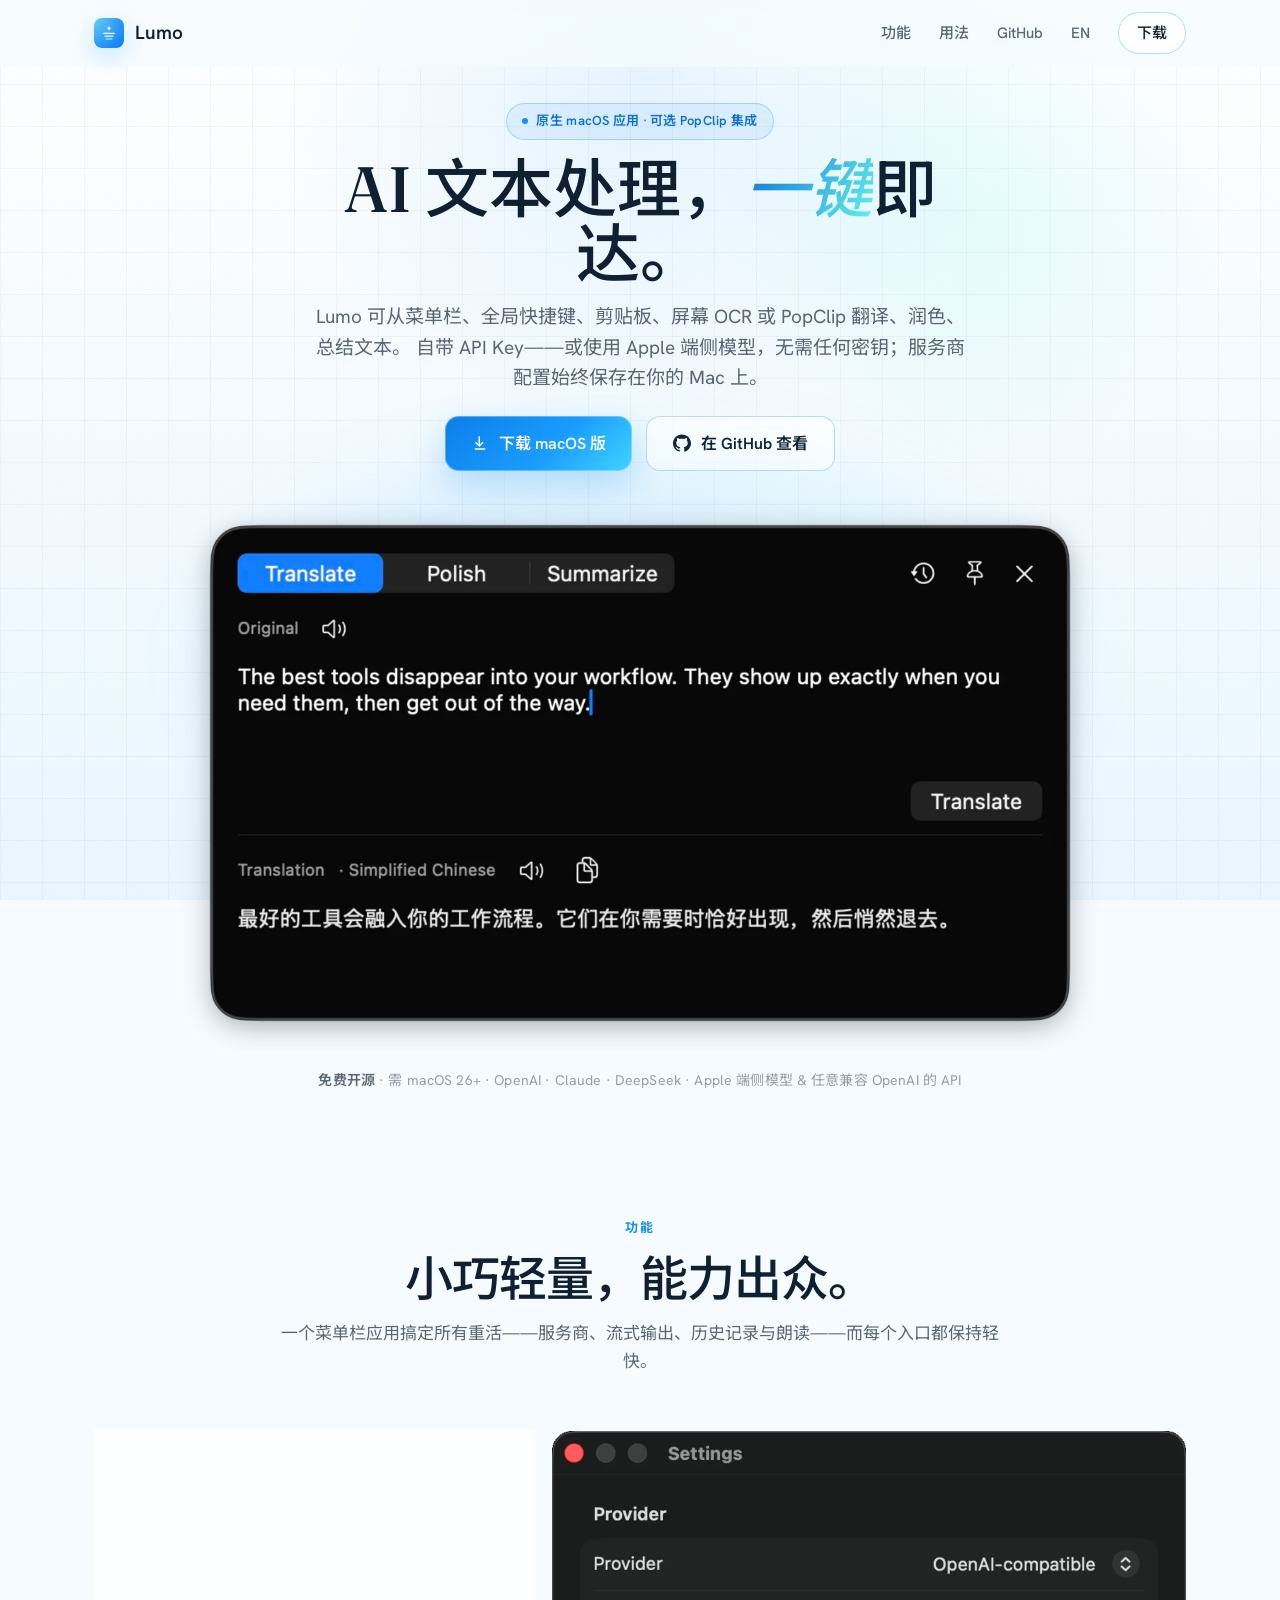
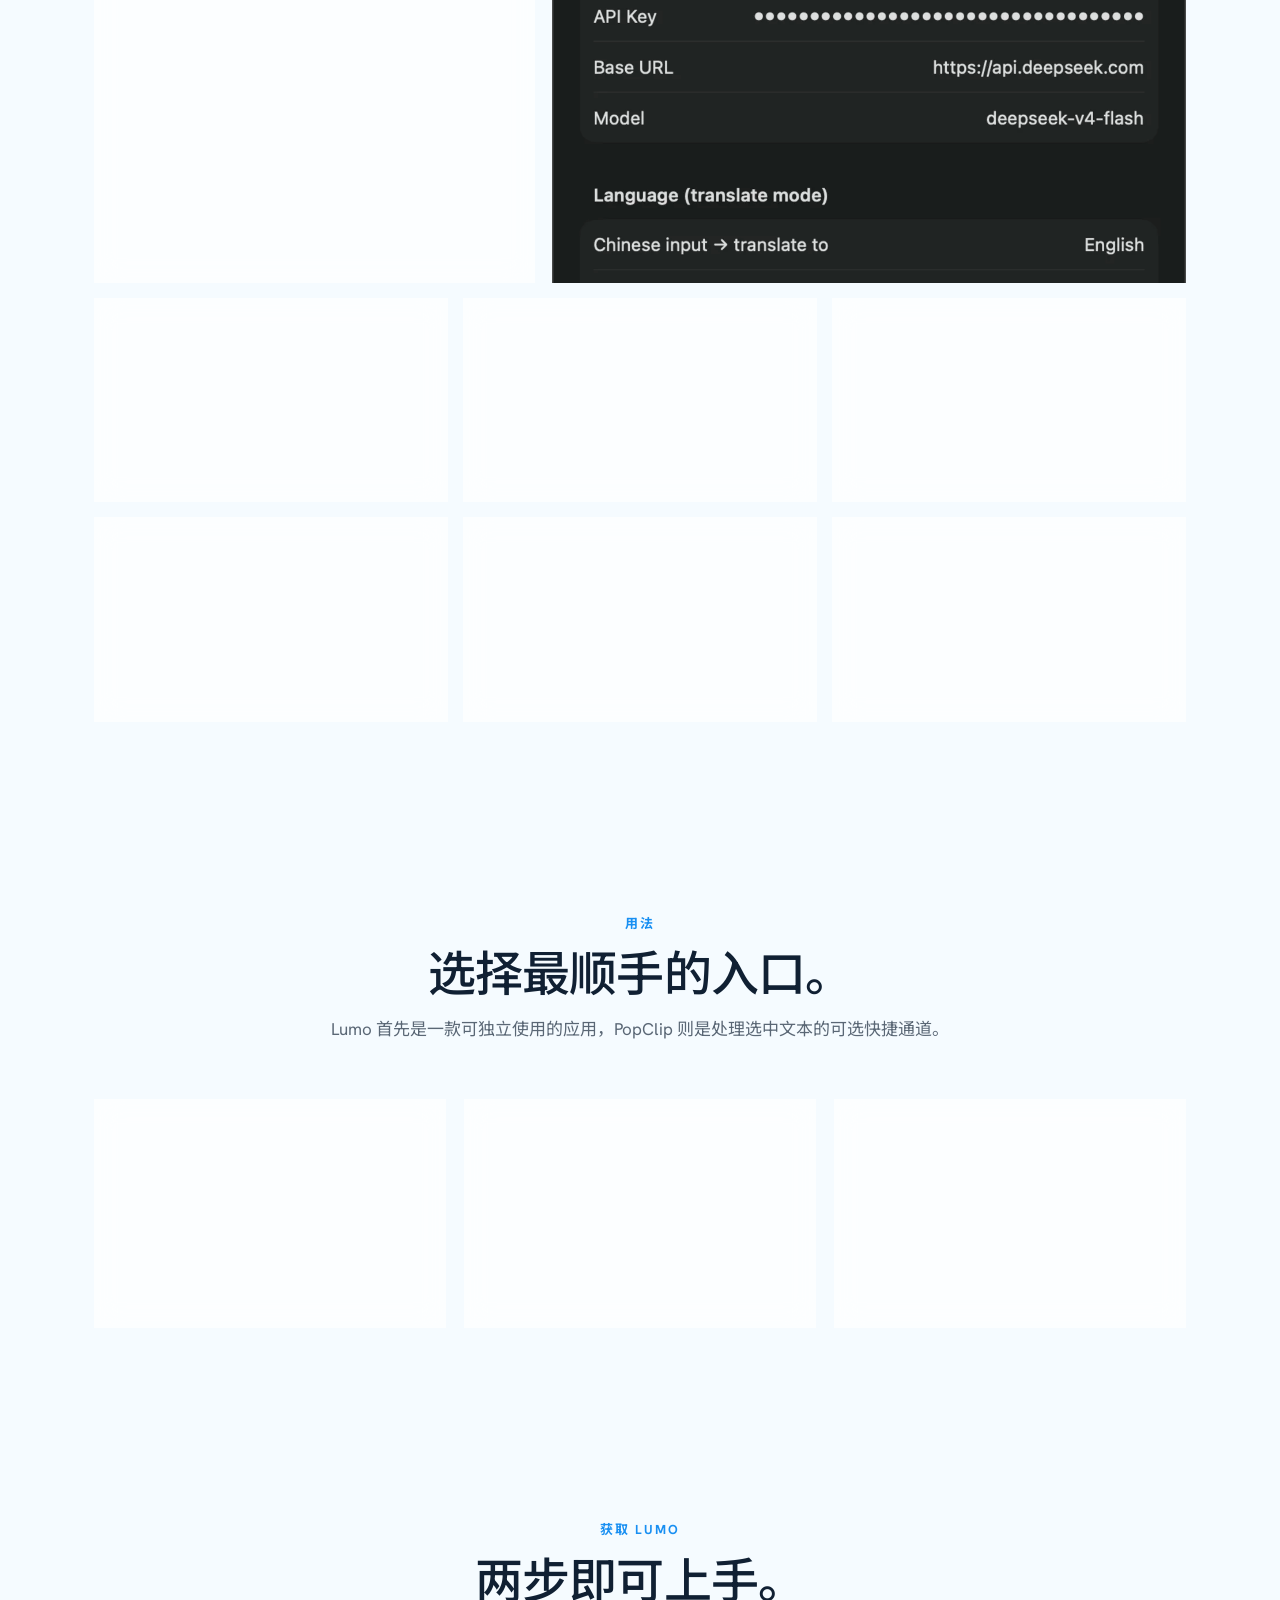
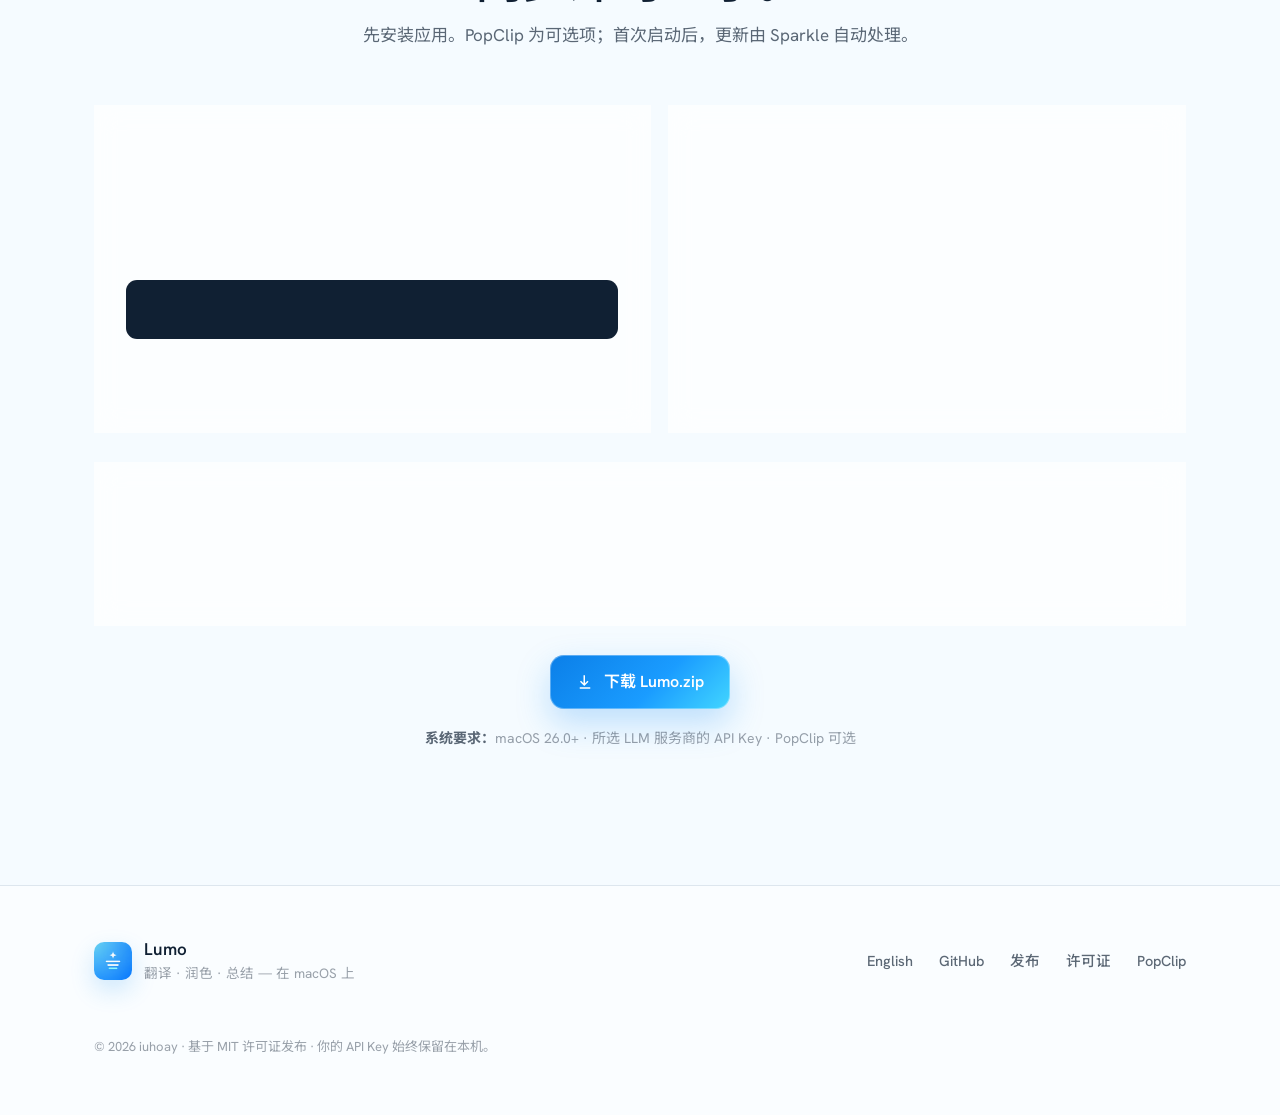
==== commit 3a7ab0d0: "docs: render the Chinese page in Noto Sans SC Fraunces and Hanken Grotesk are Latin-only, so Chinese" ====
--- a/docs/zh/index.html
+++ b/docs/zh/index.html
@@ -29,6 +29,8 @@
   <link rel="preconnect" href="https://fonts.googleapis.com" />
   <link rel="preconnect" href="https://fonts.gstatic.com" crossorigin />
   <link href="https://fonts.googleapis.com/css2?family=Fraunces:ital,opsz,wght@0,9..144,400;0,9..144,500;0,9..144,600;1,9..144,500&family=Hanken+Grotesk:wght@400;500;600;700&display=swap" rel="stylesheet" />
+  <!-- Simplified Chinese glyphs (this page only; Latin stays Fraunces/Hanken) -->
+  <link href="https://fonts.googleapis.com/css2?family=Noto+Sans+SC:wght@400;500;600;700&display=swap" rel="stylesheet" />
 
   <link rel="stylesheet" href="../styles.css" />
 </head>
--- a/docs/styles.css
+++ b/docs/styles.css
@@ -23,6 +23,14 @@
   --maxw: 1140px;
 }
 
+/* Simplified Chinese page (docs/zh/): Latin keeps Fraunces/Hanken, CJK glyphs
+   use Noto Sans SC — the webfont is loaded only in docs/zh/index.html's <head>,
+   so the English page never downloads it. */
+html[lang="zh-Hans"] {
+  --display: "Fraunces", "Noto Sans SC", "Iowan Old Style", Georgia, serif;
+  --body: "Hanken Grotesk", "Noto Sans SC", -apple-system, BlinkMacSystemFont, sans-serif;
+}
+
 * { box-sizing: border-box; margin: 0; padding: 0; }
 
 html { scroll-behavior: smooth; -webkit-text-size-adjust: 100%; }
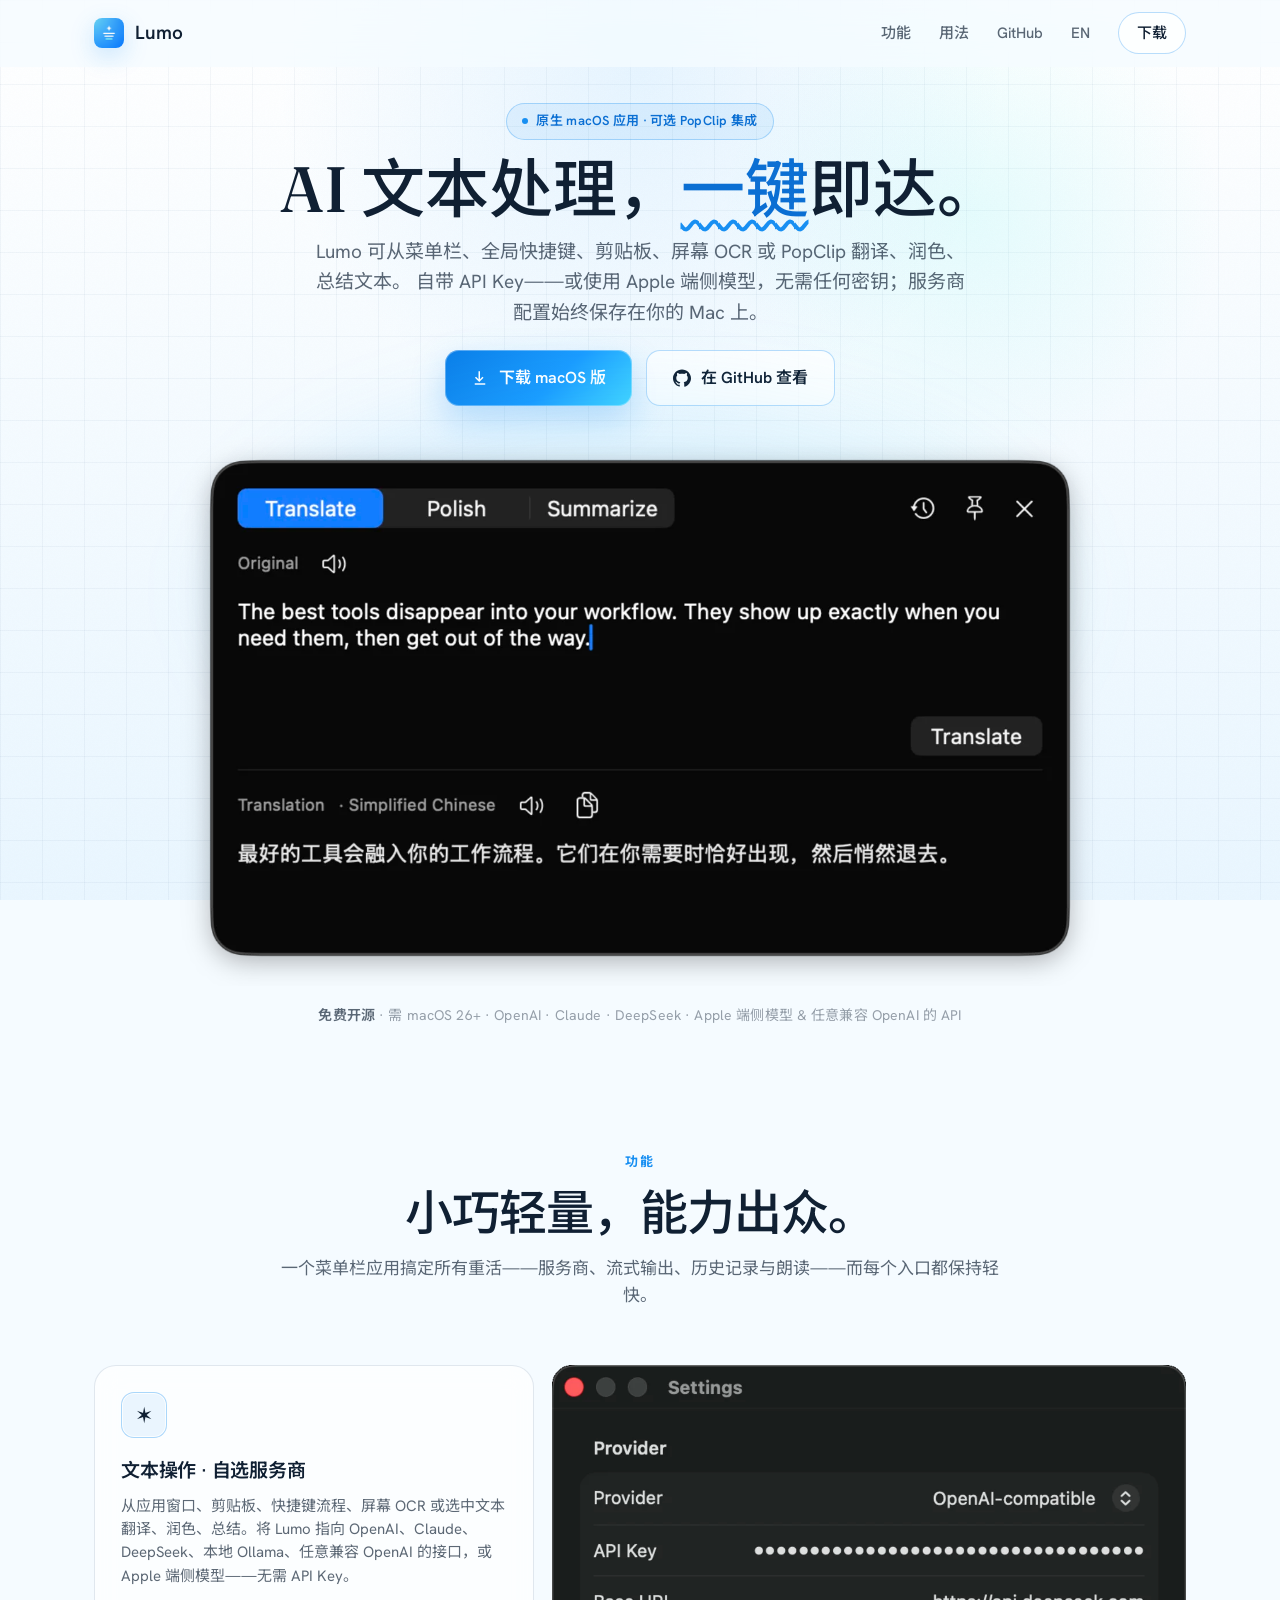
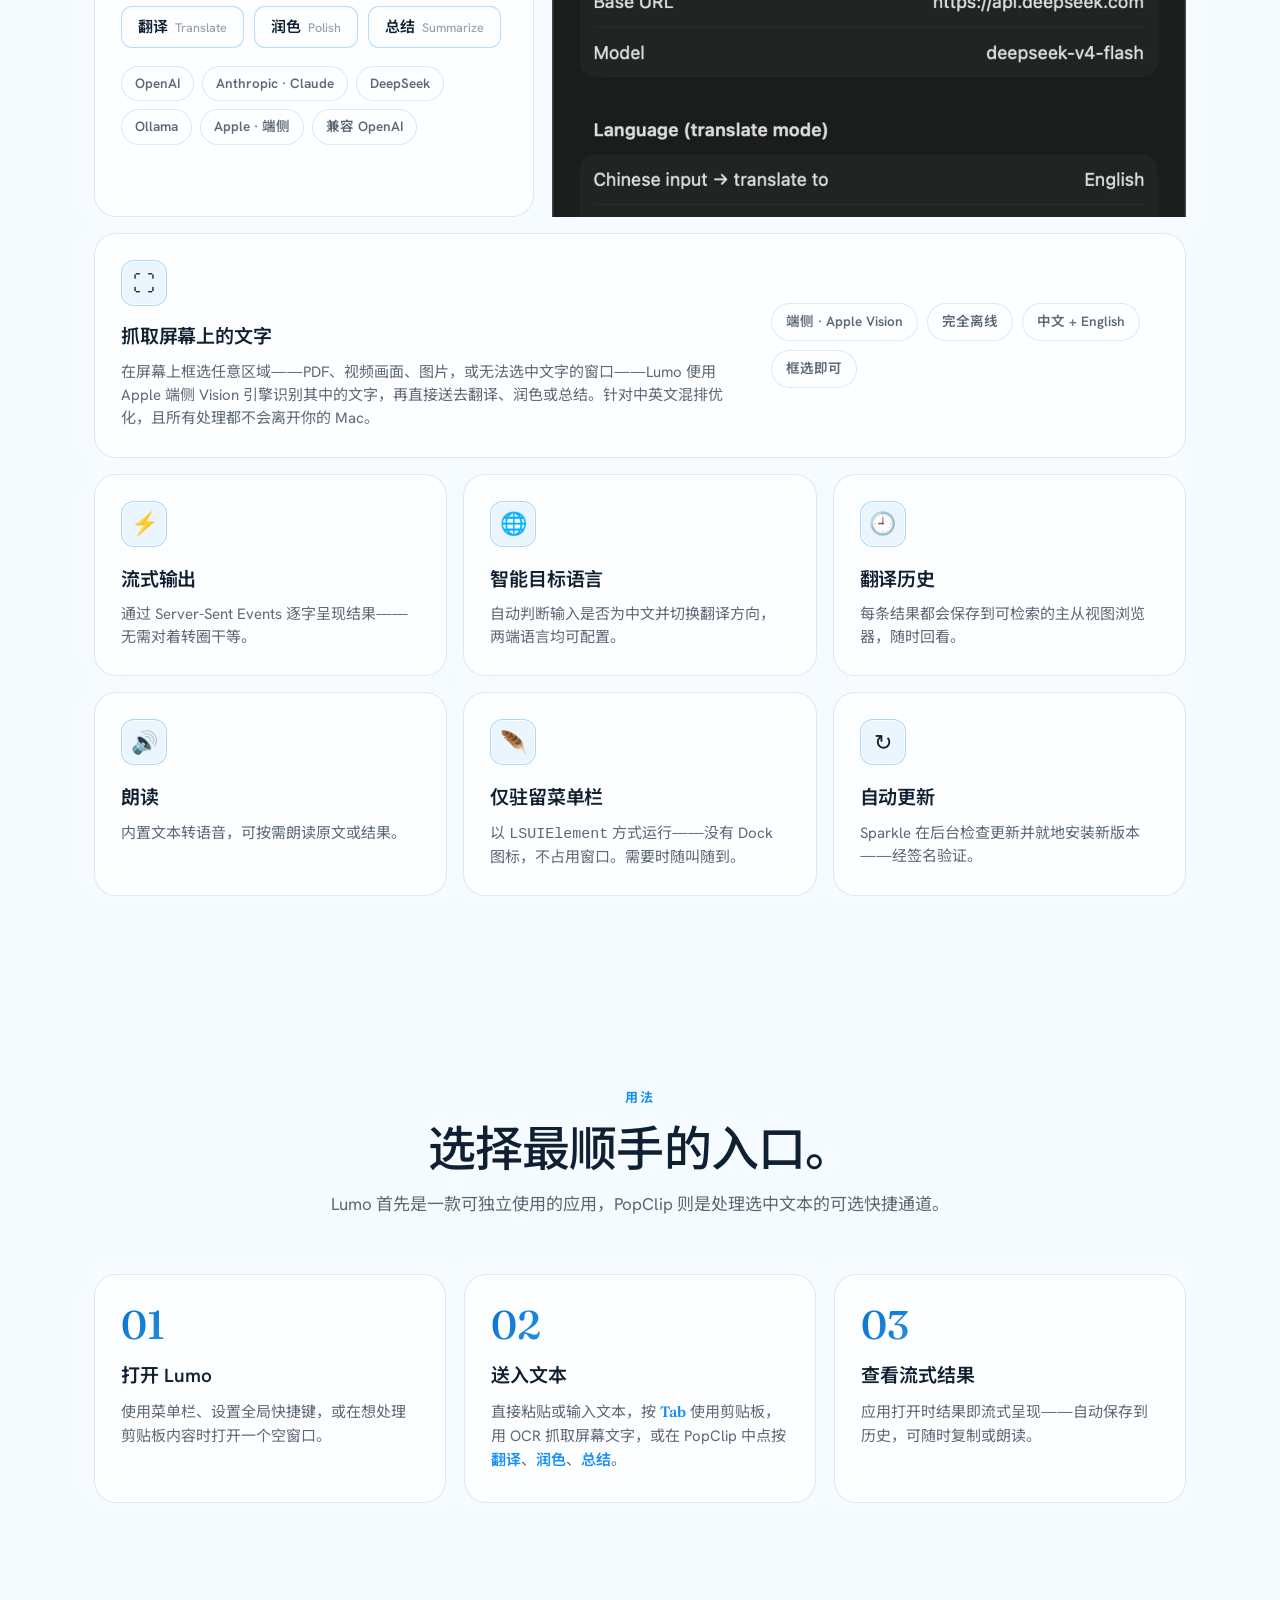
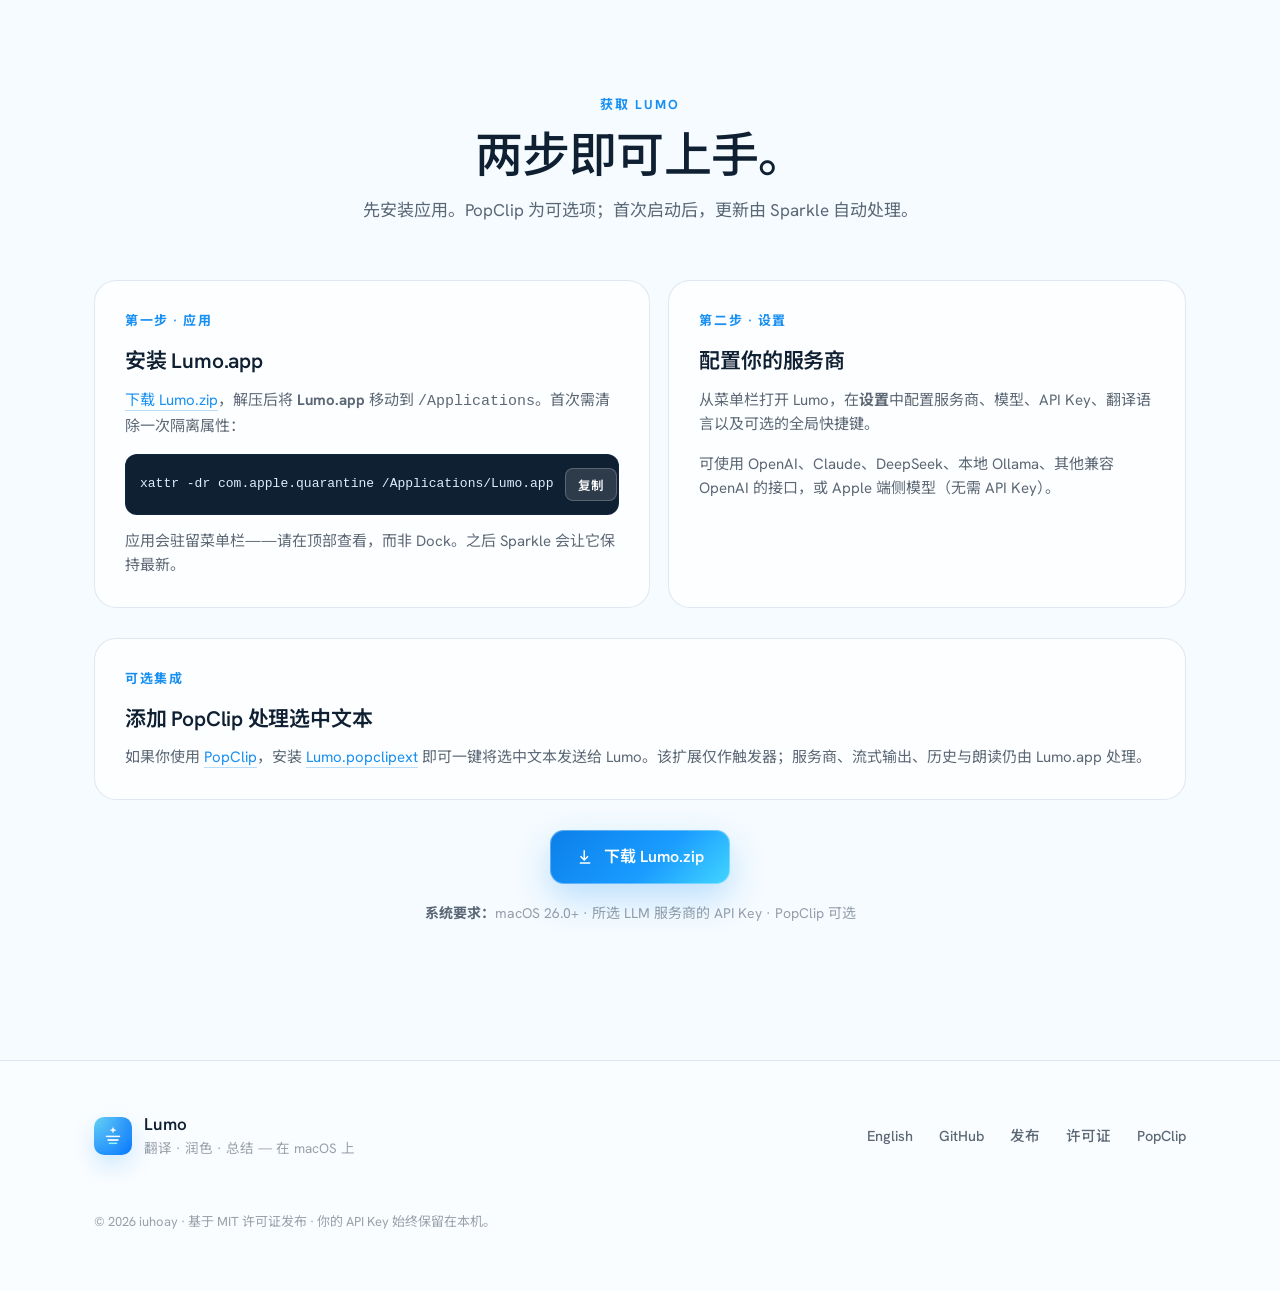
==== commit a898ba77: "docs: add OCR feature card to landing page Add a dedicated on-screen OCR card as a full-width hero l" ====
--- a/docs/zh/index.html
+++ b/docs/zh/index.html
@@ -114,6 +114,20 @@
 
       <div class="bento">
 
+        <div class="card feat-ocr reveal">
+          <div class="ocr-copy">
+            <div class="ic">⛶</div>
+            <h3>抓取屏幕上的文字</h3>
+            <p>在屏幕上框选任意区域——PDF、视频画面、图片，或无法选中文字的窗口——Lumo 便用 Apple 端侧 Vision 引擎识别其中的文字，再直接送去翻译、润色或总结。针对中英文混排优化，且所有处理都不会离开你的 Mac。</p>
+          </div>
+          <div class="ocr-tags">
+            <span>端侧 · Apple Vision</span>
+            <span>完全离线</span>
+            <span>中文 + English</span>
+            <span>框选即可</span>
+          </div>
+        </div>
+
         <div class="card wide-2 reveal">
           <div class="ic">⚡</div>
           <h3>流式输出</h3>
--- a/docs/styles.css
+++ b/docs/styles.css
@@ -31,6 +31,28 @@
   --body: "Hanken Grotesk", "Noto Sans SC", -apple-system, BlinkMacSystemFont, sans-serif;
 }
 
+/* Italic reads poorly in CJK (no true italic — the browser fakes a slant), so
+   the hero's emphasized word gets a brand-blue wavy underline here instead of
+   the gradient italic the English page uses. */
+html[lang="zh-Hans"] .hero h1 em {
+  font-style: normal;
+  background: none;
+  -webkit-background-clip: border-box;
+  background-clip: border-box;
+  -webkit-text-fill-color: currentColor;
+  color: var(--violet-deep);
+  text-decoration: underline wavy var(--violet);
+  text-decoration-thickness: 0.06em;
+  text-underline-offset: 0.12em;
+}
+
+/* The 16ch cap is tuned for the English wording; Chinese glyphs are wider, so it
+   forced an awkward mid-phrase wrap (一键即 / 达。). Let the Chinese headline take
+   its natural width — one line on desktop, wraps per-character on small screens. */
+html[lang="zh-Hans"] .hero h1 {
+  max-width: none;
+}
+
 * { box-sizing: border-box; margin: 0; padding: 0; }
 
 html { scroll-behavior: smooth; -webkit-text-size-adjust: 100%; }
@@ -192,11 +214,24 @@
 }
 .settings-showcase img { width: 100%; height: 100%; max-height: 452px; display: block; object-fit: cover; object-position: top center; }
 .card.wide-2 { grid-column: span 2; }
+/* full-width OCR highlight leading the bento */
+.card.feat-ocr {
+  grid-column: span 6;
+  display: grid; grid-template-columns: minmax(0, 1.6fr) minmax(240px, 1fr);
+  gap: 30px; align-items: center;
+}
+.feat-ocr .ocr-copy .ic { margin-bottom: 16px; }
+.feat-ocr .ocr-tags { display: flex; gap: 9px; flex-wrap: wrap; }
+.feat-ocr .ocr-tags span {
+  font-size: 13.5px; font-weight: 600; padding: 7px 14px; border-radius: 999px; color: var(--dim);
+  background: rgba(255,255,255,0.04); border: 1px solid var(--line);
+}
 @media (max-width: 900px) { .workflow-panel { grid-template-columns: 1fr; } }
 @media (max-width: 860px) { .bento { grid-template-columns: repeat(2, 1fr); }
-  .card.feat-actions, .card.feat-providers, .card.wide-2 { grid-column: span 2; } }
+  .card.feat-actions, .card.feat-providers, .card.wide-2 { grid-column: span 2; }
+  .card.feat-ocr { grid-column: span 2; grid-template-columns: 1fr; gap: 20px; } }
 @media (max-width: 540px) { .bento { grid-template-columns: 1fr; }
-  .card.feat-actions, .card.feat-providers, .card.wide-2 { grid-column: span 1; } }
+  .card.feat-actions, .card.feat-providers, .card.wide-2, .card.feat-ocr { grid-column: span 1; } }
 
 /* action glyph chips */
 .glyphs { display: flex; gap: 10px; margin-top: 18px; flex-wrap: wrap; }
